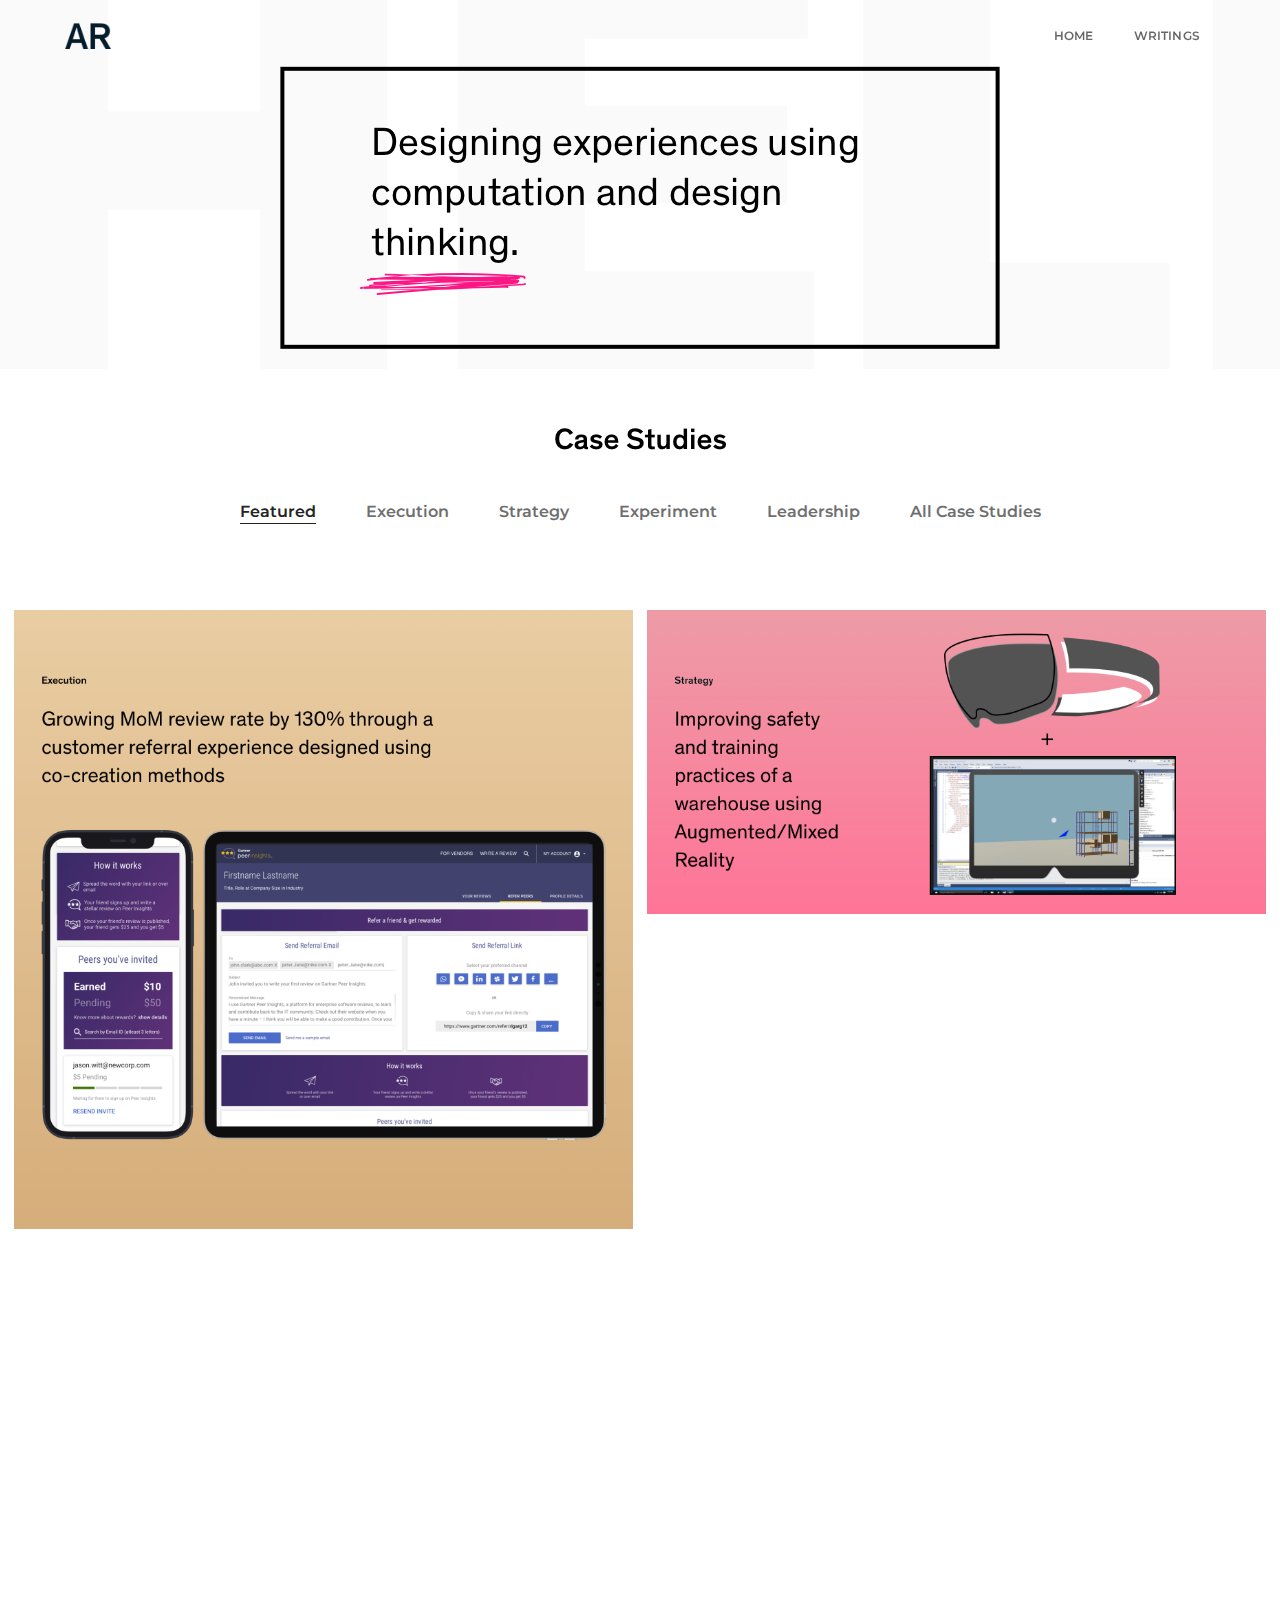
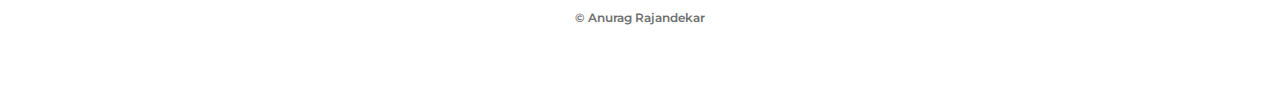
==== index.html @ 90e7c8b9 "Site Refactoring" ====
<!doctype html>
<html class="no-js" lang="en">
    <head>
        <!-- title -->
        <title>Anurag Rajandekar</title>
        <meta charset="utf-8">
        <meta http-equiv="X-UA-Compatible" content="IE=edge" />
        <meta name="viewport" content="width=device-width,initial-scale=1.0,maximum-scale=1" />
        <meta name="author" content="ThemeZaa">
        <!-- description -->
        <meta name="description" content="Anurag Rajandekar Portfolio">
        <!-- keywords -->
        <meta name="keywords" content="creative, modern, clean, bootstrap responsive, html5, css3, portfolio, blog, agency, templates, multipurpose, one page, corporate, start-up, studio, branding, designer, freelancer, carousel, parallax, photography, personal, masonry, grid, coming soon, faq">
        <!-- favicon -->
        <link rel="shortcut icon" href="images/favicon.png">
        <link rel="apple-touch-icon" href="images/apple-touch-icon-57x57.png">
        <link rel="apple-touch-icon" sizes="72x72" href="images/apple-touch-icon-72x72.png">
        <link rel="apple-touch-icon" sizes="114x114" href="images/apple-touch-icon-114x114.png">
        <!-- animation -->
        <!-- <link rel="stylesheet" href="css/animate.css" /> -->
        <!-- bootstrap -->
        <link rel="stylesheet" href="css/bootstrap.min.css" />
        <!-- et line icon --> 
        <link rel="stylesheet" href="css/et-line-icons.css" />
        <!-- font-awesome icon -->
        <link rel="stylesheet" href="css/font-awesome.min.css" />
        <!-- themify icon -->
        <link rel="stylesheet" href="css/themify-icons.css">
        <!-- swiper carousel -->
        <link rel="stylesheet" href="css/swiper.min.css">
        <!-- justified gallery  -->
        <link rel="stylesheet" href="css/justified-gallery.min.css">
        <!-- magnific popup -->
        <link rel="stylesheet" href="css/magnific-popup.css" />
        <!-- revolution slider -->
        <link rel="stylesheet" type="text/css" href="revolution/css/settings.css" media="screen" />
        <link rel="stylesheet" type="text/css" href="revolution/css/layers.css">
        <link rel="stylesheet" type="text/css" href="revolution/css/navigation.css">
        <!-- bootsnav -->
        <link rel="stylesheet" href="css/bootsnav.css">
        <!-- style -->
        <link rel="stylesheet" href="css/style.css" />
        <!-- responsive css -->
        <link rel="stylesheet" href="css/responsive.css" />
        <!--[if IE]>
            <script src="js/html5shiv.js"></script>
        <![endif]-->
    </head>
    <body>
        <!-- start header -->
        <header>
            <!-- start navigation -->
            <nav class="navbar navbar-default bootsnav navbar-top header-light background-transparent nav-box-width navbar-expand-lg">
                <div class="container-fluid nav-header-container">
                    <!-- start logo -->
                    <div class="col-auto pl-0">
                        <a href="index.html" title="Pofo" class="logo"><img src="images/logo.png" data-rjs="images/logo@2x.png" class="logo-dark default" alt="Pofo"><img src="images/logo-white.png" data-rjs="images/logo-white@2x.png" alt="Pofo" class="logo-light"></a>
                    </div>
                    <!-- end logo -->
                    <div class="col accordion-menu pr-0 pr-md-3">
                        <button type="button" class="navbar-toggler collapsed" data-toggle="collapse" data-target="#navbar-collapse-toggle-1">
                            <span class="sr-only">toggle navigation</span>
                            <span class="icon-bar"></span>
                            <span class="icon-bar"></span>
                            <span class="icon-bar"></span>
                        </button>
                        <div class="navbar-collapse collapse justify-content-end" id="navbar-collapse-toggle-1">
                            <ul id="accordion" class="nav navbar-nav no-margin alt-font text-normal" data-in="fadeIn" data-out="fadeOut">
                                <!-- start menu item -->
                                <li class="dropdown megamenu-fw">
                                    <a href="index.html">Home</a>
                                </li>
                                <li class="dropdown megamenu-fw active">
                                    <a href="#">Writings</a>
                                </li>
                                <!-- end menu item -->
                            </ul>
                        </div>
                    </div>
                </div>
            </nav>
            <!-- end navigation --> 
        </header>
        <!-- end header -->

        <!-- start hero section -->
        <section class="wow fadeIn p-0 mobile-height parallax" data-stellar-background-ratio="0.5" style="background-image: url('images/homepage-option18-banner.jpg')">
            <div class="container text-center one-one-screen lg-height-550px md-height-500px sm-height-400px sm-padding-40px-top sm-padding-50px-bottom">
                <div class="row">
                    <div class="col-12 col-md-12 d-flex flex-column align-items-center justify-content-center one-one-screen lg-height-550px md-height-500px sm-height-400px text-center wow bounceInLeft sm-height-auto sm-margin-30px-bottom">
                        <img alt="" src="images/homepage-option18-image.png">
                    </div>
                </div>
            </div>
        </section>
        <!-- end hero section -->
        <!-- start portfolio section -->
        <section class="wow fadeIn no-padding">
            <div class="container">
                <div class="row">
                    <div class="col-12">
                        <!-- start filter navigation -->
                        <ul class="portfolio-filter nav nav-tabs justify-content-center border-0 portfolio-filter-tab-1 font-weight-600 alt-font  text-center margin-80px-bottom text-medium md-margin-40px-bottom sm-margin-20px-bottom">
                            <li class="nav active"><a href="javascript:void(0);" data-filter=".Featured" class="light-gray-text-link text-very-small">Featured</a></li>
                            <li class="nav"><a href="javascript:void(0);" data-filter=".Execution" class="light-gray-text-link text-very-small">Execution</a></li>
                            <li class="nav"><a href="javascript:void(0);" data-filter=".Strategy" class="light-gray-text-link text-very-small">Strategy</a></li>
                            <li class="nav"><a href="javascript:void(0);" data-filter=".Experiment" class="light-gray-text-link text-very-small">Experiment</a></li>
                            <li class="nav"><a href="javascript:void(0);" data-filter=".Leadership" class="light-gray-text-link text-very-small">Leadership</a></li>
                            <li class="nav"><a href="javascript:void(0);" data-filter="*" class="light-gray-text-link text-very-small">All Case Studies</a></li>
                        </ul>                                                                           
                        <!-- end filter navigation -->
                    </div>
                </div>
            </div>
            <div class="container-fluid">
                <div class="row">
                    <div class="col-md-12 no-padding-lr xs-padding-15px-lr">
                        <div class="filter-content overflow-hidden">
                            <ul class="portfolio-grid portfolio-metro-grid work-4col hover-option8 gutter-medium">
                                <li class="grid-sizer"></li>
                                <!-- start referral case study -->
                                <li class="grid-item grid-item-double Featured Execution wow fadeInUp" data-wow-delay="0.4s">
                                    <a href="Project_01_Detail_Page.html">
                                        <figure>
                                            <div class="portfolio-img"><img src="images/Project_01_Thumbnail.png" alt=""/></div>
                                            <figcaption>
                                                <div class="portfolio-hover-main">
                                                    <div class="portfolio-hover-box vertical-align-middle">
                                                        <div class="portfolio-icon alt-font font-weight-600 icon-medium">+</div>
                                                        <p class="text-extra-dark-gray padding-25px-all no-letter-spacing text-medium">This case study explores my approach to enhancing the customer referral experience of a global product (Gartner Peer Insights) using the design sprint framework. It covers step by step progress made during the design life cycle and showcases design artifacts created during this process.</p>
                                                        <span class="btn btn-medium btn-rounded btn-transparent-dark-gray wow fadeInUp" data-wow-delay="0.2s">Read Case Study</span>
                                                    </div>
                                                </div>
                                            </figcaption>
                                        </figure>
                                    </a>
                                </li>
                                <!-- end referral case study -->
                                <!-- start mixed reality case study -->
                                <li class="grid-item grid-item-double Featured Strategy wow fadeInUp">
                                    <a href="Project_02_Detail_Page.html">
                                        <figure>
                                            <div class="portfolio-img"><img src="images/Project_02_Thumbnail.png" alt=""/></div>
                                            <figcaption>
                                                <div class="portfolio-hover-main">
                                                    <div class="portfolio-hover-box vertical-align-middle">
                                                        <div class="portfolio-icon alt-font font-weight-600 icon-medium">+</div>
                                                        <p class="text-extra-dark-gray no-letter-spacing padding-25px-all text-medium">This case study talks about my experience of finding an opportunity in a legacy warehouse management system and filling that gap using new-age tech like Augmented Reality. </p>
                                                        <span class="btn btn-medium btn-rounded btn-transparent-dark-gray wow fadeInUp" data-wow-delay="0.2s">Read Case Study</span>
                                                    </div>
                                                </div>
                                            </figcaption>
                                        </figure>
                                    </a>
                                </li>
                                <!-- end mixed reality case study -->
                                <!-- start answer card case study -->
                                <li class="grid-item grid-item-double Featured Execution wow fadeInUp">
                                    <a href="Project_03_Detail_Page.html">
                                        <figure>
                                            <div class="portfolio-img"><img src="images/Project_03_Thumbnail.png" alt=""/></div>
                                            <figcaption>
                                                <div class="portfolio-hover-main">
                                                    <div class="portfolio-hover-box vertical-align-middle">
                                                        <div class="portfolio-icon alt-font font-weight-600 icon-medium">+</div>
                                                        <p class="text-extra-dark-gray padding-25px-all no-letter-spacing text-medium">A deep dive into my experience of working with data scientists to design an end-user experience that employs a complex Machine Learning model leveraging semantic techniques and building a crowdsourcing strategy to collect user feedback for model training purposes.</p>
                                                        <span class="btn btn-medium btn-rounded btn-transparent-dark-gray wow fadeInUp" data-wow-delay="0.2s">Read Case Study</span>
                                                    </div>
                                                </div>
                                            </figcaption>
                                        </figure>
                                    </a>
                                </li>
                                <!-- end answer card case study -->
                                <!-- start generative design case study-->
                                <li class="grid-item grid-item-double Featured Experiment wow fadeInUp">
                                    <a href="Project_04_Detail_Page.html">
                                        <figure>
                                            <div class="portfolio-img"><img src="images/Project_04_Thumbnail.png" alt=""/></div>
                                            <figcaption>
                                                <div class="portfolio-hover-main">
                                                    <div class="portfolio-hover-box vertical-align-middle">
                                                        <div class="portfolio-icon alt-font font-weight-600 icon-medium">+</div>
                                                        <p class="text-extra-dark-gray no-letter-spacing padding-25px-all text-medium">Exploring the concept of the generative design domain by teaching a machine learning model to recognize hand-drawn design elements like buttons, modals, etc., and rendering them on screen. Built using Google's teachable machine + some basic javascript. </p>
                                                        <span class="btn btn-medium btn-rounded btn-transparent-dark-gray wow fadeInUp" data-wow-delay="0.2s">Read Case Study</span>
                                                    </div>
                                                </div>
                                            </figcaption>
                                        </figure>
                                    </a>
                                </li>
                                <!-- end generative design case study-->
                                <!-- start skill ontology case study-->
                                <li class="grid-item grid-item-double Featured Execution wow fadeInUp">
                                    <a href="Project_05_Detail_Page.html">
                                        <figure>
                                            <div class="portfolio-img"><img src="images/Project_05_Thumbnail.png" alt=""/></div>
                                            <figcaption>
                                                <div class="portfolio-hover-main">
                                                    <div class="portfolio-hover-box vertical-align-middle">
                                                        <div class="portfolio-icon alt-font font-weight-600 icon-medium">+</div>
                                                        <p class="text-extra-dark-gray no-letter-spacing padding-25px-all text-medium">When it comes to building a Machine Learning experiment, conveying the value of work using traditional techniques like a journey map sometimes may be challenging. This case study explores storytelling techniques using data visualization to leverage knowledge graph capability for generating insights.</p>
                                                        <span class="btn btn-medium btn-rounded btn-transparent-dark-gray wow fadeInUp" data-wow-delay="0.2s">Read Case Study</span>
                                                    </div>
                                                </div>
                                            </figcaption>
                                        </figure>
                                    </a>
                                </li>
                                <!-- end skill ontology case study -->
                                <!-- start conversational voice experiment case study -->
                                <li class="grid-item grid-item-double Featured Experiment wow fadeInUp">
                                    <a href="Project_06_Detail_Page.html">
                                        <figure>
                                            <div class="portfolio-img"><img src="images/Project_06_Thumbnail.png" alt=""/></div>
                                            <figcaption>
                                                <div class="portfolio-hover-main">
                                                    <div class="portfolio-hover-box vertical-align-middle">
                                                        <div class="portfolio-icon alt-font font-weight-600 icon-medium">+</div>
                                                        <p class="text-extra-dark-gray no-letter-spacing padding-25px-all text-medium">Exploring ways to design and prototype a conversational experience fast. This case study shows a step-by-step process of various conversational elements and tools involved with that. </p>
                                                        <span class="btn btn-medium btn-rounded btn-transparent-dark-gray wow fadeInUp" data-wow-delay="0.2s">Read Case Study</span>
                                                    </div>
                                                </div>
                                            </figcaption>
                                        </figure>
                                    </a>
                                </li>
                                <!-- end conversational voice experiment case study -->
                                <!-- start community guidelines case study -->
                                <li class="grid-item grid-item-double Featured Execution wow fadeInUp">
                                    <a href="Project_07_Detail_Page.html">
                                        <figure>
                                            <div class="portfolio-img"><img src="images/Project_07_Thumbnail.png" alt=""/></div>
                                            <figcaption>
                                                <div class="portfolio-hover-main">
                                                    <div class="portfolio-hover-box vertical-align-middle">
                                                        <div class="portfolio-icon alt-font font-weight-600 icon-medium">+</div>
                                                        <p class="text-extra-dark-gray no-letter-spacing padding-25px-all text-medium">Community guidelines are an extremely essential but hidden part of any product that involves a network of people. My role was to design a delivery mechanism for delivery community guidelines of Gartner Peer Insights that provides a consistent experience across multiple platforms.</p>
                                                        <span class="btn btn-medium btn-rounded btn-transparent-dark-gray wow fadeInUp" data-wow-delay="0.2s">Read Case Study</span>
                                                    </div>
                                                </div>
                                            </figcaption>
                                        </figure>
                                    </a>
                                </li>
                                <!-- end community guidelines case study -->
                                <!-- start Help Desk case study -->
                                <li class="grid-item grid-item-double Featured Strategy wow fadeInUp">
                                    <a href="Project_13_Detail_Page.html">
                                        <figure>
                                            <div class="portfolio-img"><img src="images/Project_13_Thumbnail.png" alt=""/></div>
                                            <figcaption>
                                                <div class="portfolio-hover-main">
                                                    <div class="portfolio-hover-box vertical-align-middle">
                                                        <div class="portfolio-icon alt-font font-weight-600 icon-medium">+</div>
                                                        <p class="text-extra-dark-gray no-letter-spacing padding-25px-all text-medium">A practice case study that explores building a product strategy to solve the problem of handling customer feedback. I've used established human-centered design principles to define and prioritize the core user issues and design a solution around them.</p>
                                                        <span class="btn btn-medium btn-rounded btn-transparent-dark-gray wow fadeInUp" data-wow-delay="0.2s">Read Case Study</span>
                                                    </div>
                                                </div>
                                            </figcaption>
                                        </figure>
                                    </a>
                                </li>
                                <!-- end Help Desk case study -->
                                <!-- start Confluence case study -->
                                <li class="grid-item grid-item-double Featured Execution wow fadeInUp">
                                    <a href="Project_14_Detail_Page.html">
                                        <figure>
                                            <div class="portfolio-img"><img src="images/Project_14_Thumbnail.png" alt=""/></div>
                                            <figcaption>
                                                <div class="portfolio-hover-main">
                                                    <div class="portfolio-hover-box vertical-align-middle">
                                                        <div class="portfolio-icon alt-font font-weight-600 icon-medium">+</div>
                                                        <p class="text-extra-dark-gray no-letter-spacing padding-25px-all text-medium">Created a knowledge repository using confluence following a simple information architecture. This case study explores my approach towards building a collaborative knowledge repository keeping the reading experience intact. </p>
                                                        <span class="btn btn-medium btn-rounded btn-transparent-dark-gray wow fadeInUp" data-wow-delay="0.2s">Read Case Study</span>
                                                    </div>
                                                </div>
                                            </figcaption>
                                        </figure>
                                    </a>
                                </li>
                                <!-- end Confluence case study -->
                                <!-- start High5 case study -->
                                <!-- <li class="grid-item grid-item-double Featured Execution wow fadeInUp">
                                    <a href="Project_14_Detail_Page.html">
                                        <figure>
                                            <div class="portfolio-img"><img src="images/Project_15_Thumbnail.png" alt=""/></div>
                                            <figcaption>
                                                <div class="portfolio-hover-main">
                                                    <div class="portfolio-hover-box vertical-align-middle">
                                                        <div class="portfolio-icon alt-font font-weight-600 icon-medium">+</div>
                                                        <p class="text-extra-dark-gray no-letter-spacing padding-25px-all text-medium">There are many variations of passages of Lorem Ipsum available, but the majority have suffered alteration in some form, by injected humour, or randomised words which don't look even slightly believable. </p>
                                                        <span class="btn btn-medium btn-rounded btn-transparent-dark-gray wow fadeInUp" data-wow-delay="0.2s">Read Case Study</span>
                                                    </div>
                                                </div>
                                            </figcaption>
                                        </figure>
                                    </a>
                                </li> -->
                                <!-- end High5 case study -->
                                <!-- start Renters LOB case study -->
                                <li class="grid-item grid-item-double Featured Execution wow fadeInUp">
                                    <a href="Project_16_Detail_Page.html">
                                        <figure>
                                            <div class="portfolio-img"><img src="images/Project_16_Thumbnail.png" alt=""/></div>
                                            <figcaption>
                                                <div class="portfolio-hover-main">
                                                    <div class="portfolio-hover-box vertical-align-middle">
                                                        <div class="portfolio-icon alt-font font-weight-600 icon-medium">+</div>
                                                        <p class="text-extra-dark-gray no-letter-spacing padding-25px-all text-medium">There are many variations of passages of Lorem Ipsum available, but the majority have suffered alteration in some form, by injected humour, or randomised words which don't look even slightly believable. </p>
                                                        <span class="btn btn-medium btn-rounded btn-transparent-dark-gray wow fadeInUp" data-wow-delay="0.2s">Read Case Study</span>
                                                    </div>
                                                </div>
                                            </figcaption>
                                        </figure>
                                    </a>
                                </li>
                                <!-- end Renters LOB case study -->
                                <!-- start Past Work Samples case study -->
                                <li class="grid-item grid-item-double Featured Experiment wow fadeInUp">
                                    <a href="Project_16_Detail_Page.html">
                                        <figure>
                                            <div class="portfolio-img"><img src="images/Project_18_Thumbnail.png" alt=""/></div>
                                            <figcaption>
                                                <div class="portfolio-hover-main">
                                                    <div class="portfolio-hover-box vertical-align-middle">
                                                        <div class="portfolio-icon alt-font font-weight-600 icon-medium">+</div>
                                                        <p class="text-extra-dark-gray no-letter-spacing padding-25px-all text-medium">There are many variations of passages of Lorem Ipsum available, but the majority have suffered alteration in some form, by injected humour, or randomised words which don't look even slightly believable. </p>
                                                        <span class="btn btn-medium btn-rounded btn-transparent-dark-gray wow fadeInUp" data-wow-delay="0.2s">Read Case Study</span>
                                                    </div>
                                                </div>
                                            </figcaption>
                                        </figure>
                                    </a>
                                </li>
                                <!-- end Past Work Samples case study -->
                                <!-- start Heuristics Workshop case study -->
                                <li class="grid-item grid-item-double Featured Leadership wow fadeInUp">
                                    <a href="Project_19_Detail_Page.html">
                                        <figure>
                                            <div class="portfolio-img"><img src="images/Project_19_Thumbnail.png" alt=""/></div>
                                            <figcaption>
                                                <div class="portfolio-hover-main">
                                                    <div class="portfolio-hover-box vertical-align-middle">
                                                        <div class="portfolio-icon alt-font font-weight-600 icon-medium">+</div>
                                                        <p class="text-extra-dark-gray no-letter-spacing padding-25px-all text-medium">There are many variations of passages of Lorem Ipsum available, but the majority have suffered alteration in some form, by injected humour, or randomised words which don't look even slightly believable. </p>
                                                        <span class="btn btn-medium btn-rounded btn-transparent-dark-gray wow fadeInUp" data-wow-delay="0.2s">Read Case Study</span>
                                                    </div>
                                                </div>
                                            </figcaption>
                                        </figure>
                                    </a>
                                </li>
                                <!-- end Heuristics Workshop case study -->
                            </ul>
                        </div>
                    </div>
                </div>
            </div>
        </section>
        <!-- end portfolio section --> 
        <!-- start footer -->
        <footer class="footer-center-logo2 padding-five-tb xs-padding-30px-tb">
            <div class="container">
                <div class="row equalize xs-equalize-auto">
                    <!-- start copyright -->
                    <div class="col-lg-12 col-md-12 col-sm-12 col-xs-12 text-center alt-font text-small display-table sm-text-center">
                        <div class="display-table-cell vertical-align-middle">
                            <b>&COPY; Anurag Rajandekar</b>
                        </div>
                    </div>
                    <!-- end copyright -->
                </div>
            </div>
        </footer>
        <!-- end footer -->
        <!-- start scroll to top -->
        <a class="scroll-top-arrow" href="javascript:void(0);"><i class="ti-arrow-up"></i></a>
        <!-- end scroll to top  -->
        <!-- javascript libraries -->
        <script type="text/javascript" src="js/jquery.js"></script>
        <script type="text/javascript" src="js/modernizr.js"></script>
        <script type="text/javascript" src="js/bootstrap.bundle.js"></script>
        <script type="text/javascript" src="js/jquery.easing.1.3.js"></script>
        <script type="text/javascript" src="js/skrollr.min.js"></script>
        <script type="text/javascript" src="js/smooth-scroll.js"></script>
        <script type="text/javascript" src="js/jquery.appear.js"></script>
        <!-- menu navigation -->
        <script type="text/javascript" src="js/bootsnav.js"></script>
        <script type="text/javascript" src="js/jquery.nav.js"></script>
        <!-- animation -->
        <script type="text/javascript" src="js/wow.min.js"></script>
        <!-- page scroll -->
        <script type="text/javascript" src="js/page-scroll.js"></script>
        <!-- swiper carousel -->
        <script type="text/javascript" src="js/swiper.min.js"></script>
        <!-- counter -->
        <script type="text/javascript" src="js/jquery.count-to.js"></script>
        <!-- parallax -->
        <script type="text/javascript" src="js/jquery.stellar.js"></script>
        <!-- magnific popup -->
        <script type="text/javascript" src="js/jquery.magnific-popup.min.js"></script>
        <!-- portfolio with shorting tab -->
        <script type="text/javascript" src="js/isotope.pkgd.min.js"></script>
        <!-- images loaded -->
        <script type="text/javascript" src="js/imagesloaded.pkgd.min.js"></script>
        <!-- pull menu -->
        <script type="text/javascript" src="js/classie.js"></script>
        <script type="text/javascript" src="js/hamburger-menu.js"></script>
        <!-- counter  -->
        <script type="text/javascript" src="js/counter.js"></script>
        <!-- fit video  -->
        <script type="text/javascript" src="js/jquery.fitvids.js"></script>
        <!-- skill bars  -->
        <script type="text/javascript" src="js/skill.bars.jquery.js"></script> 
        <!-- justified gallery  -->
        <script type="text/javascript" src="js/justified-gallery.min.js"></script>
        <!--pie chart-->
        <script type="text/javascript" src="js/jquery.easypiechart.min.js"></script>
        <!-- retina -->
        <script type="text/javascript" src="js/retina.min.js"></script>
        <!-- revolution -->
        <script type="text/javascript" src="revolution/js/jquery.themepunch.tools.min.js"></script>
        <script type="text/javascript" src="revolution/js/jquery.themepunch.revolution.min.js"></script>
        <!-- revolution slider extensions (load below extensions JS files only on local file systems to make the slider work! The following part can be removed on server for on demand loading) -->
        <!--<script type="text/javascript" src="revolution/js/extensions/revolution.extension.actions.min.js"></script>
        <script type="text/javascript" src="revolution/js/extensions/revolution.extension.carousel.min.js"></script>
        <script type="text/javascript" src="revolution/js/extensions/revolution.extension.kenburn.min.js"></script>
        <script type="text/javascript" src="revolution/js/extensions/revolution.extension.layeranimation.min.js"></script>
        <script type="text/javascript" src="revolution/js/extensions/revolution.extension.migration.min.js"></script>
        <script type="text/javascript" src="revolution/js/extensions/revolution.extension.navigation.min.js"></script>
        <script type="text/javascript" src="revolution/js/extensions/revolution.extension.parallax.min.js"></script>
        <script type="text/javascript" src="revolution/js/extensions/revolution.extension.slideanims.min.js"></script>
        <script type="text/javascript" src="revolution/js/extensions/revolution.extension.video.min.js"></script>-->
        <!-- setting -->
        <script type="text/javascript" src="js/main.js"></script>
    </body>
</html>
---- css/et-line-icons.css ----
@font-face {
	font-family: 'et-line';
	src:url('../fonts/et-line.eot');
	src:url('../fonts/et-line.eot?#iefix') format('embedded-opentype'),
		url('../fonts/et-line.woff') format('woff'),
		url('../fonts/et-line.ttf') format('truetype'),
		url('../fonts/et-line.svg#et-line') format('svg');
	font-weight: normal;
	font-style: normal;
}

/* Use the following CSS code if you want to use data attributes for inserting your icons */
[data-icon]:before {
	font-family: 'et-line';
	content: attr(data-icon);
	speak: none;
	font-weight: normal;
	font-variant: normal;
	text-transform: none;
	line-height: 1;
	-webkit-font-smoothing: antialiased;
	-moz-osx-font-smoothing: grayscale;
	display:inline-block;
}

/* Use the following CSS code if you want to have a class per icon */
/*
Instead of a list of all class selectors,
you can use the generic selector below, but it's slower:
[class*="icon-"] {
*/
.icon-mobile, .icon-laptop, .icon-desktop, .icon-tablet, .icon-phone, .icon-document, .icon-documents, .icon-search, .icon-clipboard, .icon-newspaper, .icon-notebook, .icon-book-open, .icon-browser, .icon-calendar, .icon-presentation, .icon-picture, .icon-pictures, .icon-video, .icon-camera, .icon-printer, .icon-toolbox, .icon-briefcase, .icon-wallet, .icon-gift, .icon-bargraph, .icon-grid, .icon-expand, .icon-focus, .icon-edit, .icon-adjustments, .icon-ribbon, .icon-hourglass, .icon-lock, .icon-megaphone, .icon-shield, .icon-trophy, .icon-flag, .icon-map, .icon-puzzle, .icon-basket, .icon-envelope, .icon-streetsign, .icon-telescope, .icon-gears, .icon-key, .icon-paperclip, .icon-attachment, .icon-pricetags, .icon-lightbulb, .icon-layers, .icon-pencil, .icon-tools, .icon-tools-2, .icon-scissors, .icon-paintbrush, .icon-magnifying-glass, .icon-circle-compass, .icon-linegraph, .icon-mic, .icon-strategy, .icon-beaker, .icon-caution, .icon-recycle, .icon-anchor, .icon-profile-male, .icon-profile-female, .icon-bike, .icon-wine, .icon-hotairballoon, .icon-globe, .icon-genius, .icon-map-pin, .icon-dial, .icon-chat, .icon-heart, .icon-cloud, .icon-upload, .icon-download, .icon-target, .icon-hazardous, .icon-piechart, .icon-speedometer, .icon-global, .icon-compass, .icon-lifesaver, .icon-clock, .icon-aperture, .icon-quote, .icon-scope, .icon-alarmclock, .icon-refresh, .icon-happy, .icon-sad, .icon-facebook, .icon-twitter, .icon-googleplus, .icon-rss, .icon-tumblr, .icon-linkedin, .icon-dribbble {
	font-family: 'et-line';
	speak: none;
	font-style: normal;
	font-weight: normal;
	font-variant: normal;
	text-transform: none;
	line-height: 1.1;
	-webkit-font-smoothing: antialiased;
	-moz-osx-font-smoothing: grayscale;
	display:inline-block;
}
.icon-mobile:before {
	content: "\e000";
}
.icon-laptop:before {
	content: "\e001";
}
.icon-desktop:before {
	content: "\e002";
}
.icon-tablet:before {
	content: "\e003";
}
.icon-phone:before {
	content: "\e004";
}
.icon-document:before {
	content: "\e005";
}
.icon-documents:before {
	content: "\e006";
}
.icon-search:before {
	content: "\e007";
}
.icon-clipboard:before {
	content: "\e008";
}
.icon-newspaper:before {
	content: "\e009";
}
.icon-notebook:before {
	content: "\e00a";
}
.icon-book-open:before {
	content: "\e00b";
}
.icon-browser:before {
	content: "\e00c";
}
.icon-calendar:before {
	content: "\e00d";
}
.icon-presentation:before {
	content: "\e00e";
}
.icon-picture:before {
	content: "\e00f";
}
.icon-pictures:before {
	content: "\e010";
}
.icon-video:before {
	content: "\e011";
}
.icon-camera:before {
	content: "\e012";
}
.icon-printer:before {
	content: "\e013";
}
.icon-toolbox:before {
	content: "\e014";
}
.icon-briefcase:before {
	content: "\e015";
}
.icon-wallet:before {
	content: "\e016";
}
.icon-gift:before {
	content: "\e017";
}
.icon-bargraph:before {
	content: "\e018";
}
.icon-grid:before {
	content: "\e019";
}
.icon-expand:before {
	content: "\e01a";
}
.icon-focus:before {
	content: "\e01b";
}
.icon-edit:before {
	content: "\e01c";
}
.icon-adjustments:before {
	content: "\e01d";
}
.icon-ribbon:before {
	content: "\e01e";
}
.icon-hourglass:before {
	content: "\e01f";
}
.icon-lock:before {
	content: "\e020";
}
.icon-megaphone:before {
	content: "\e021";
}
.icon-shield:before {
	content: "\e022";
}
.icon-trophy:before {
	content: "\e023";
}
.icon-flag:before {
	content: "\e024";
}
.icon-map:before {
	content: "\e025";
}
.icon-puzzle:before {
	content: "\e026";
}
.icon-basket:before {
	content: "\e027";
}
.icon-envelope:before {
	content: "\e028";
}
.icon-streetsign:before {
	content: "\e029";
}
.icon-telescope:before {
	content: "\e02a";
}
.icon-gears:before {
	content: "\e02b";
}
.icon-key:before {
	content: "\e02c";
}
.icon-paperclip:before {
	content: "\e02d";
}
.icon-attachment:before {
	content: "\e02e";
}
.icon-pricetags:before {
	content: "\e02f";
}
.icon-lightbulb:before {
	content: "\e030";
}
.icon-layers:before {
	content: "\e031";
}
.icon-pencil:before {
	content: "\e032";
}
.icon-tools:before {
	content: "\e033";
}
.icon-tools-2:before {
	content: "\e034";
}
.icon-scissors:before {
	content: "\e035";
}
.icon-paintbrush:before {
	content: "\e036";
}
.icon-magnifying-glass:before {
	content: "\e037";
}
.icon-circle-compass:before {
	content: "\e038";
}
.icon-linegraph:before {
	content: "\e039";
}
.icon-mic:before {
	content: "\e03a";
}
.icon-strategy:before {
	content: "\e03b";
}
.icon-beaker:before {
	content: "\e03c";
}
.icon-caution:before {
	content: "\e03d";
}
.icon-recycle:before {
	content: "\e03e";
}
.icon-anchor:before {
	content: "\e03f";
}
.icon-profile-male:before {
	content: "\e040";
}
.icon-profile-female:before {
	content: "\e041";
}
.icon-bike:before {
	content: "\e042";
}
.icon-wine:before {
	content: "\e043";
}
.icon-hotairballoon:before {
	content: "\e044";
}
.icon-globe:before {
	content: "\e045";
}
.icon-genius:before {
	content: "\e046";
}
.icon-map-pin:before {
	content: "\e047";
}
.icon-dial:before {
	content: "\e048";
}
.icon-chat:before {
	content: "\e049";
}
.icon-heart:before {
	content: "\e04a";
}
.icon-cloud:before {
	content: "\e04b";
}
.icon-upload:before {
	content: "\e04c";
}
.icon-download:before {
	content: "\e04d";
}
.icon-target:before {
	content: "\e04e";
}
.icon-hazardous:before {
	content: "\e04f";
}
.icon-piechart:before {
	content: "\e050";
}
.icon-speedometer:before {
	content: "\e051";
}
.icon-global:before {
	content: "\e052";
}
.icon-compass:before {
	content: "\e053";
}
.icon-lifesaver:before {
	content: "\e054";
}
.icon-clock:before {
	content: "\e055";
}
.icon-aperture:before {
	content: "\e056";
}
.icon-quote:before {
	content: "\e057";
}
.icon-scope:before {
	content: "\e058";
}
.icon-alarmclock:before {
	content: "\e059";
}
.icon-refresh:before {
	content: "\e05a";
}
.icon-happy:before {
	content: "\e05b";
}
.icon-sad:before {
	content: "\e05c";
}
.icon-facebook:before {
	content: "\e05d";
}
.icon-twitter:before {
	content: "\e05e";
}
.icon-googleplus:before {
	content: "\e05f";
}
.icon-rss:before {
	content: "\e060";
}
.icon-tumblr:before {
	content: "\e061";
}
.icon-linkedin:before {
	content: "\e062";
}
.icon-dribbble:before {
	content: "\e063";
}
---- css/themify-icons.css ----
@font-face {
	font-family: 'themify';
	src:url('../fonts/themify.eot?-fvbane');
	src:url('../fonts/themify.eot?#iefix-fvbane') format('embedded-opentype'),
		url('../fonts/themify.woff?-fvbane') format('woff'),
		url('../fonts/themify.ttf?-fvbane') format('truetype'),
		url('../fonts/themify.svg?-fvbane#themify') format('svg');
	font-weight: normal;
	font-style: normal;
}

[class^="ti-"], [class*=" ti-"] {
	font-family: 'themify';
	speak: none;
	font-style: normal;
	font-weight: normal;
	font-variant: normal;
	text-transform: none;
	line-height: 1;

	/* Better Font Rendering =========== */
	-webkit-font-smoothing: antialiased;
	-moz-osx-font-smoothing: grayscale;
}

.ti-wand:before {
	content: "\e600";
}
.ti-volume:before {
	content: "\e601";
}
.ti-user:before {
	content: "\e602";
}
.ti-unlock:before {
	content: "\e603";
}
.ti-unlink:before {
	content: "\e604";
}
.ti-trash:before {
	content: "\e605";
}
.ti-thought:before {
	content: "\e606";
}
.ti-target:before {
	content: "\e607";
}
.ti-tag:before {
	content: "\e608";
}
.ti-tablet:before {
	content: "\e609";
}
.ti-star:before {
	content: "\e60a";
}
.ti-spray:before {
	content: "\e60b";
}
.ti-signal:before {
	content: "\e60c";
}
.ti-shopping-cart:before {
	content: "\e60d";
}
.ti-shopping-cart-full:before {
	content: "\e60e";
}
.ti-settings:before {
	content: "\e60f";
}
.ti-search:before {
	content: "\e610";
}
.ti-zoom-in:before {
	content: "\e611";
}
.ti-zoom-out:before {
	content: "\e612";
}
.ti-cut:before {
	content: "\e613";
}
.ti-ruler:before {
	content: "\e614";
}
.ti-ruler-pencil:before {
	content: "\e615";
}
.ti-ruler-alt:before {
	content: "\e616";
}
.ti-bookmark:before {
	content: "\e617";
}
.ti-bookmark-alt:before {
	content: "\e618";
}
.ti-reload:before {
	content: "\e619";
}
.ti-plus:before {
	content: "\e61a";
}
.ti-pin:before {
	content: "\e61b";
}
.ti-pencil:before {
	content: "\e61c";
}
.ti-pencil-alt:before {
	content: "\e61d";
}
.ti-paint-roller:before {
	content: "\e61e";
}
.ti-paint-bucket:before {
	content: "\e61f";
}
.ti-na:before {
	content: "\e620";
}
.ti-mobile:before {
	content: "\e621";
}
.ti-minus:before {
	content: "\e622";
}
.ti-medall:before {
	content: "\e623";
}
.ti-medall-alt:before {
	content: "\e624";
}
.ti-marker:before {
	content: "\e625";
}
.ti-marker-alt:before {
	content: "\e626";
}
.ti-arrow-up:before {
	content: "\e627";
}
.ti-arrow-right:before {
	content: "\e628";
}
.ti-arrow-left:before {
	content: "\e629";
}
.ti-arrow-down:before {
	content: "\e62a";
}
.ti-lock:before {
	content: "\e62b";
}
.ti-location-arrow:before {
	content: "\e62c";
}
.ti-link:before {
	content: "\e62d";
}
.ti-layout:before {
	content: "\e62e";
}
.ti-layers:before {
	content: "\e62f";
}
.ti-layers-alt:before {
	content: "\e630";
}
.ti-key:before {
	content: "\e631";
}
.ti-import:before {
	content: "\e632";
}
.ti-image:before {
	content: "\e633";
}
.ti-heart:before {
	content: "\e634";
}
.ti-heart-broken:before {
	content: "\e635";
}
.ti-hand-stop:before {
	content: "\e636";
}
.ti-hand-open:before {
	content: "\e637";
}
.ti-hand-drag:before {
	content: "\e638";
}
.ti-folder:before {
	content: "\e639";
}
.ti-flag:before {
	content: "\e63a";
}
.ti-flag-alt:before {
	content: "\e63b";
}
.ti-flag-alt-2:before {
	content: "\e63c";
}
.ti-eye:before {
	content: "\e63d";
}
.ti-export:before {
	content: "\e63e";
}
.ti-exchange-vertical:before {
	content: "\e63f";
}
.ti-desktop:before {
	content: "\e640";
}
.ti-cup:before {
	content: "\e641";
}
.ti-crown:before {
	content: "\e642";
}
.ti-comments:before {
	content: "\e643";
}
.ti-comment:before {
	content: "\e644";
}
.ti-comment-alt:before {
	content: "\e645";
}
.ti-close:before {
	content: "\e646";
}
.ti-clip:before {
	content: "\e647";
}
.ti-angle-up:before {
	content: "\e648";
}
.ti-angle-right:before {
	content: "\e649";
}
.ti-angle-left:before {
	content: "\e64a";
}
.ti-angle-down:before {
	content: "\e64b";
}
.ti-check:before {
	content: "\e64c";
}
.ti-check-box:before {
	content: "\e64d";
}
.ti-camera:before {
	content: "\e64e";
}
.ti-announcement:before {
	content: "\e64f";
}
.ti-brush:before {
	content: "\e650";
}
.ti-briefcase:before {
	content: "\e651";
}
.ti-bolt:before {
	content: "\e652";
}
.ti-bolt-alt:before {
	content: "\e653";
}
.ti-blackboard:before {
	content: "\e654";
}
.ti-bag:before {
	content: "\e655";
}
.ti-move:before {
	content: "\e656";
}
.ti-arrows-vertical:before {
	content: "\e657";
}
.ti-arrows-horizontal:before {
	content: "\e658";
}
.ti-fullscreen:before {
	content: "\e659";
}
.ti-arrow-top-right:before {
	content: "\e65a";
}
.ti-arrow-top-left:before {
	content: "\e65b";
}
.ti-arrow-circle-up:before {
	content: "\e65c";
}
.ti-arrow-circle-right:before {
	content: "\e65d";
}
.ti-arrow-circle-left:before {
	content: "\e65e";
}
.ti-arrow-circle-down:before {
	content: "\e65f";
}
.ti-angle-double-up:before {
	content: "\e660";
}
.ti-angle-double-right:before {
	content: "\e661";
}
.ti-angle-double-left:before {
	content: "\e662";
}
.ti-angle-double-down:before {
	content: "\e663";
}
.ti-zip:before {
	content: "\e664";
}
.ti-world:before {
	content: "\e665";
}
.ti-wheelchair:before {
	content: "\e666";
}
.ti-view-list:before {
	content: "\e667";
}
.ti-view-list-alt:before {
	content: "\e668";
}
.ti-view-grid:before {
	content: "\e669";
}
.ti-uppercase:before {
	content: "\e66a";
}
.ti-upload:before {
	content: "\e66b";
}
.ti-underline:before {
	content: "\e66c";
}
.ti-truck:before {
	content: "\e66d";
}
.ti-timer:before {
	content: "\e66e";
}
.ti-ticket:before {
	content: "\e66f";
}
.ti-thumb-up:before {
	content: "\e670";
}
.ti-thumb-down:before {
	content: "\e671";
}
.ti-text:before {
	content: "\e672";
}
.ti-stats-up:before {
	content: "\e673";
}
.ti-stats-down:before {
	content: "\e674";
}
.ti-split-v:before {
	content: "\e675";
}
.ti-split-h:before {
	content: "\e676";
}
.ti-smallcap:before {
	content: "\e677";
}
.ti-shine:before {
	content: "\e678";
}
.ti-shift-right:before {
	content: "\e679";
}
.ti-shift-left:before {
	content: "\e67a";
}
.ti-shield:before {
	content: "\e67b";
}
.ti-notepad:before {
	content: "\e67c";
}
.ti-server:before {
	content: "\e67d";
}
.ti-quote-right:before {
	content: "\e67e";
}
.ti-quote-left:before {
	content: "\e67f";
}
.ti-pulse:before {
	content: "\e680";
}
.ti-printer:before {
	content: "\e681";
}
.ti-power-off:before {
	content: "\e682";
}
.ti-plug:before {
	content: "\e683";
}
.ti-pie-chart:before {
	content: "\e684";
}
.ti-paragraph:before {
	content: "\e685";
}
.ti-panel:before {
	content: "\e686";
}
.ti-package:before {
	content: "\e687";
}
.ti-music:before {
	content: "\e688";
}
.ti-music-alt:before {
	content: "\e689";
}
.ti-mouse:before {
	content: "\e68a";
}
.ti-mouse-alt:before {
	content: "\e68b";
}
.ti-money:before {
	content: "\e68c";
}
.ti-microphone:before {
	content: "\e68d";
}
.ti-menu:before {
	content: "\e68e";
}
.ti-menu-alt:before {
	content: "\e68f";
}
.ti-map:before {
	content: "\e690";
}
.ti-map-alt:before {
	content: "\e691";
}
.ti-loop:before {
	content: "\e692";
}
.ti-location-pin:before {
	content: "\e693";
}
.ti-list:before {
	content: "\e694";
}
.ti-light-bulb:before {
	content: "\e695";
}
.ti-Italic:before {
	content: "\e696";
}
.ti-info:before {
	content: "\e697";
}
.ti-infinite:before {
	content: "\e698";
}
.ti-id-badge:before {
	content: "\e699";
}
.ti-hummer:before {
	content: "\e69a";
}
.ti-home:before {
	content: "\e69b";
}
.ti-help:before {
	content: "\e69c";
}
.ti-headphone:before {
	content: "\e69d";
}
.ti-harddrives:before {
	content: "\e69e";
}
.ti-harddrive:before {
	content: "\e69f";
}
.ti-gift:before {
	content: "\e6a0";
}
.ti-game:before {
	content: "\e6a1";
}
.ti-filter:before {
	content: "\e6a2";
}
.ti-files:before {
	content: "\e6a3";
}
.ti-file:before {
	content: "\e6a4";
}
.ti-eraser:before {
	content: "\e6a5";
}
.ti-envelope:before {
	content: "\e6a6";
}
.ti-download:before {
	content: "\e6a7";
}
.ti-direction:before {
	content: "\e6a8";
}
.ti-direction-alt:before {
	content: "\e6a9";
}
.ti-dashboard:before {
	content: "\e6aa";
}
.ti-control-stop:before {
	content: "\e6ab";
}
.ti-control-shuffle:before {
	content: "\e6ac";
}
.ti-control-play:before {
	content: "\e6ad";
}
.ti-control-pause:before {
	content: "\e6ae";
}
.ti-control-forward:before {
	content: "\e6af";
}
.ti-control-backward:before {
	content: "\e6b0";
}
.ti-cloud:before {
	content: "\e6b1";
}
.ti-cloud-up:before {
	content: "\e6b2";
}
.ti-cloud-down:before {
	content: "\e6b3";
}
.ti-clipboard:before {
	content: "\e6b4";
}
.ti-car:before {
	content: "\e6b5";
}
.ti-calendar:before {
	content: "\e6b6";
}
.ti-book:before {
	content: "\e6b7";
}
.ti-bell:before {
	content: "\e6b8";
}
.ti-basketball:before {
	content: "\e6b9";
}
.ti-bar-chart:before {
	content: "\e6ba";
}
.ti-bar-chart-alt:before {
	content: "\e6bb";
}
.ti-back-right:before {
	content: "\e6bc";
}
.ti-back-left:before {
	content: "\e6bd";
}
.ti-arrows-corner:before {
	content: "\e6be";
}
.ti-archive:before {
	content: "\e6bf";
}
.ti-anchor:before {
	content: "\e6c0";
}
.ti-align-right:before {
	content: "\e6c1";
}
.ti-align-left:before {
	content: "\e6c2";
}
.ti-align-justify:before {
	content: "\e6c3";
}
.ti-align-center:before {
	content: "\e6c4";
}
.ti-alert:before {
	content: "\e6c5";
}
.ti-alarm-clock:before {
	content: "\e6c6";
}
.ti-agenda:before {
	content: "\e6c7";
}
.ti-write:before {
	content: "\e6c8";
}
.ti-window:before {
	content: "\e6c9";
}
.ti-widgetized:before {
	content: "\e6ca";
}
.ti-widget:before {
	content: "\e6cb";
}
.ti-widget-alt:before {
	content: "\e6cc";
}
.ti-wallet:before {
	content: "\e6cd";
}
.ti-video-clapper:before {
	content: "\e6ce";
}
.ti-video-camera:before {
	content: "\e6cf";
}
.ti-vector:before {
	content: "\e6d0";
}
.ti-themify-logo:before {
	content: "\e6d1";
}
.ti-themify-favicon:before {
	content: "\e6d2";
}
.ti-themify-favicon-alt:before {
	content: "\e6d3";
}
.ti-support:before {
	content: "\e6d4";
}
.ti-stamp:before {
	content: "\e6d5";
}
.ti-split-v-alt:before {
	content: "\e6d6";
}
.ti-slice:before {
	content: "\e6d7";
}
.ti-shortcode:before {
	content: "\e6d8";
}
.ti-shift-right-alt:before {
	content: "\e6d9";
}
.ti-shift-left-alt:before {
	content: "\e6da";
}
.ti-ruler-alt-2:before {
	content: "\e6db";
}
.ti-receipt:before {
	content: "\e6dc";
}
.ti-pin2:before {
	content: "\e6dd";
}
.ti-pin-alt:before {
	content: "\e6de";
}
.ti-pencil-alt2:before {
	content: "\e6df";
}
.ti-palette:before {
	content: "\e6e0";
}
.ti-more:before {
	content: "\e6e1";
}
.ti-more-alt:before {
	content: "\e6e2";
}
.ti-microphone-alt:before {
	content: "\e6e3";
}
.ti-magnet:before {
	content: "\e6e4";
}
.ti-line-double:before {
	content: "\e6e5";
}
.ti-line-dotted:before {
	content: "\e6e6";
}
.ti-line-dashed:before {
	content: "\e6e7";
}
.ti-layout-width-full:before {
	content: "\e6e8";
}
.ti-layout-width-default:before {
	content: "\e6e9";
}
.ti-layout-width-default-alt:before {
	content: "\e6ea";
}
.ti-layout-tab:before {
	content: "\e6eb";
}
.ti-layout-tab-window:before {
	content: "\e6ec";
}
.ti-layout-tab-v:before {
	content: "\e6ed";
}
.ti-layout-tab-min:before {
	content: "\e6ee";
}
.ti-layout-slider:before {
	content: "\e6ef";
}
.ti-layout-slider-alt:before {
	content: "\e6f0";
}
.ti-layout-sidebar-right:before {
	content: "\e6f1";
}
.ti-layout-sidebar-none:before {
	content: "\e6f2";
}
.ti-layout-sidebar-left:before {
	content: "\e6f3";
}
.ti-layout-placeholder:before {
	content: "\e6f4";
}
.ti-layout-menu:before {
	content: "\e6f5";
}
.ti-layout-menu-v:before {
	content: "\e6f6";
}
.ti-layout-menu-separated:before {
	content: "\e6f7";
}
.ti-layout-menu-full:before {
	content: "\e6f8";
}
.ti-layout-media-right-alt:before {
	content: "\e6f9";
}
.ti-layout-media-right:before {
	content: "\e6fa";
}
.ti-layout-media-overlay:before {
	content: "\e6fb";
}
.ti-layout-media-overlay-alt:before {
	content: "\e6fc";
}
.ti-layout-media-overlay-alt-2:before {
	content: "\e6fd";
}
.ti-layout-media-left-alt:before {
	content: "\e6fe";
}
.ti-layout-media-left:before {
	content: "\e6ff";
}
.ti-layout-media-center-alt:before {
	content: "\e700";
}
.ti-layout-media-center:before {
	content: "\e701";
}
.ti-layout-list-thumb:before {
	content: "\e702";
}
.ti-layout-list-thumb-alt:before {
	content: "\e703";
}
.ti-layout-list-post:before {
	content: "\e704";
}
.ti-layout-list-large-image:before {
	content: "\e705";
}
.ti-layout-line-solid:before {
	content: "\e706";
}
.ti-layout-grid4:before {
	content: "\e707";
}
.ti-layout-grid3:before {
	content: "\e708";
}
.ti-layout-grid2:before {
	content: "\e709";
}
.ti-layout-grid2-thumb:before {
	content: "\e70a";
}
.ti-layout-cta-right:before {
	content: "\e70b";
}
.ti-layout-cta-left:before {
	content: "\e70c";
}
.ti-layout-cta-center:before {
	content: "\e70d";
}
.ti-layout-cta-btn-right:before {
	content: "\e70e";
}
.ti-layout-cta-btn-left:before {
	content: "\e70f";
}
.ti-layout-column4:before {
	content: "\e710";
}
.ti-layout-column3:before {
	content: "\e711";
}
.ti-layout-column2:before {
	content: "\e712";
}
.ti-layout-accordion-separated:before {
	content: "\e713";
}
.ti-layout-accordion-merged:before {
	content: "\e714";
}
.ti-layout-accordion-list:before {
	content: "\e715";
}
.ti-ink-pen:before {
	content: "\e716";
}
.ti-info-alt:before {
	content: "\e717";
}
.ti-help-alt:before {
	content: "\e718";
}
.ti-headphone-alt:before {
	content: "\e719";
}
.ti-hand-point-up:before {
	content: "\e71a";
}
.ti-hand-point-right:before {
	content: "\e71b";
}
.ti-hand-point-left:before {
	content: "\e71c";
}
.ti-hand-point-down:before {
	content: "\e71d";
}
.ti-gallery:before {
	content: "\e71e";
}
.ti-face-smile:before {
	content: "\e71f";
}
.ti-face-sad:before {
	content: "\e720";
}
.ti-credit-card:before {
	content: "\e721";
}
.ti-control-skip-forward:before {
	content: "\e722";
}
.ti-control-skip-backward:before {
	content: "\e723";
}
.ti-control-record:before {
	content: "\e724";
}
.ti-control-eject:before {
	content: "\e725";
}
.ti-comments-smiley:before {
	content: "\e726";
}
.ti-brush-alt:before {
	content: "\e727";
}
.ti-youtube:before {
	content: "\e728";
}
.ti-vimeo:before {
	content: "\e729";
}
.ti-twitter:before {
	content: "\e72a";
}
.ti-time:before {
	content: "\e72b";
}
.ti-tumblr:before {
	content: "\e72c";
}
.ti-skype:before {
	content: "\e72d";
}
.ti-share:before {
	content: "\e72e";
}
.ti-share-alt:before {
	content: "\e72f";
}
.ti-rocket:before {
	content: "\e730";
}
.ti-pinterest:before {
	content: "\e731";
}
.ti-new-window:before {
	content: "\e732";
}
.ti-microsoft:before {
	content: "\e733";
}
.ti-list-ol:before {
	content: "\e734";
}
.ti-linkedin:before {
	content: "\e735";
}
.ti-layout-sidebar-2:before {
	content: "\e736";
}
.ti-layout-grid4-alt:before {
	content: "\e737";
}
.ti-layout-grid3-alt:before {
	content: "\e738";
}
.ti-layout-grid2-alt:before {
	content: "\e739";
}
.ti-layout-column4-alt:before {
	content: "\e73a";
}
.ti-layout-column3-alt:before {
	content: "\e73b";
}
.ti-layout-column2-alt:before {
	content: "\e73c";
}
.ti-instagram:before {
	content: "\e73d";
}
.ti-google:before {
	content: "\e73e";
}
.ti-github:before {
	content: "\e73f";
}
.ti-flickr:before {
	content: "\e740";
}
.ti-facebook:before {
	content: "\e741";
}
.ti-dropbox:before {
	content: "\e742";
}
.ti-dribbble:before {
	content: "\e743";
}
.ti-apple:before {
	content: "\e744";
}
.ti-android:before {
	content: "\e745";
}
.ti-save:before {
	content: "\e746";
}
.ti-save-alt:before {
	content: "\e747";
}
.ti-yahoo:before {
	content: "\e748";
}
.ti-wordpress:before {
	content: "\e749";
}
.ti-vimeo-alt:before {
	content: "\e74a";
}
.ti-twitter-alt:before {
	content: "\e74b";
}
.ti-tumblr-alt:before {
	content: "\e74c";
}
.ti-trello:before {
	content: "\e74d";
}
.ti-stack-overflow:before {
	content: "\e74e";
}
.ti-soundcloud:before {
	content: "\e74f";
}
.ti-sharethis:before {
	content: "\e750";
}
.ti-sharethis-alt:before {
	content: "\e751";
}
.ti-reddit:before {
	content: "\e752";
}
.ti-pinterest-alt:before {
	content: "\e753";
}
.ti-microsoft-alt:before {
	content: "\e754";
}
.ti-linux:before {
	content: "\e755";
}
.ti-jsfiddle:before {
	content: "\e756";
}
.ti-joomla:before {
	content: "\e757";
}
.ti-html5:before {
	content: "\e758";
}
.ti-flickr-alt:before {
	content: "\e759";
}
.ti-email:before {
	content: "\e75a";
}
.ti-drupal:before {
	content: "\e75b";
}
.ti-dropbox-alt:before {
	content: "\e75c";
}
.ti-css3:before {
	content: "\e75d";
}
.ti-rss:before {
	content: "\e75e";
}
.ti-rss-alt:before {
	content: "\e75f";
}
---- css/justified-gallery.min.css ----
/*!
 * justifiedGallery - v3.7.0
 * http://miromannino.github.io/Justified-Gallery/
 * Copyright (c) 2018 Miro Mannino
 * Licensed under the MIT license.
 */
.justified-gallery {
  width: 100%;
  position: relative;
  overflow: hidden;
}
.justified-gallery > a,
.justified-gallery > div,
.justified-gallery > figure {
  position: absolute;
  display: inline-block;
  overflow: hidden;
  /* background: #888888; To have gray placeholders while the gallery is loading with waitThumbnailsLoad = false */
  filter: "alpha(opacity=10)";
  opacity: 0.1;
  margin: 0;
  padding: 0;
}
.justified-gallery > a > img,
.justified-gallery > div > img,
.justified-gallery > figure > img,
.justified-gallery > a > a > img,
.justified-gallery > div > a > img,
.justified-gallery > figure > a > img {
  position: absolute;
  top: 50%;
  left: 50%;
  margin: 0;
  padding: 0;
  border: none;
  filter: "alpha(opacity=0)";
  opacity: 0;
}
.justified-gallery > a > .caption,
.justified-gallery > div > .caption,
.justified-gallery > figure > .caption {
  display: none;
  position: absolute;
  bottom: 0;
  padding: 5px;
  background-color: #000000;
  left: 0;
  right: 0;
  margin: 0;
  color: white;
  font-size: 12px;
  font-weight: 300;
  font-family: sans-serif;
}
.justified-gallery > a > .caption.caption-visible,
.justified-gallery > div > .caption.caption-visible,
.justified-gallery > figure > .caption.caption-visible {
  display: initial;
  filter: "alpha(opacity=70)";
  opacity: 0.7;
  -webkit-transition: opacity 500ms ease-in;
  -moz-transition: opacity 500ms ease-in;
  -o-transition: opacity 500ms ease-in;
  transition: opacity 500ms ease-in;
}
.justified-gallery > .entry-visible {
  filter: "alpha(opacity=100)";
  opacity: 1;
  background: none;
}
.justified-gallery > .entry-visible > img,
.justified-gallery > .entry-visible > a > img {
  filter: "alpha(opacity=100)";
  opacity: 1;
  -webkit-transition: opacity 500ms ease-in;
  -moz-transition: opacity 500ms ease-in;
  -o-transition: opacity 500ms ease-in;
  transition: opacity 500ms ease-in;
}
.justified-gallery > .jg-filtered {
  display: none;
}
.justified-gallery > .spinner {
  position: absolute;
  bottom: 0;
  margin-left: -24px;
  padding: 10px 0 10px 0;
  left: 50%;
  filter: "alpha(opacity=100)";
  opacity: 1;
  overflow: initial;
}
.justified-gallery > .spinner > span {
  display: inline-block;
  filter: "alpha(opacity=0)";
  opacity: 0;
  width: 8px;
  height: 8px;
  margin: 0 4px 0 4px;
  background-color: #000;
  border-radius: 6px;
}
---- css/bootsnav.css ----
/* ==============================================================

Template name : Bootsnav - Multi Purpose Header
Categorie : Bootstrap Menu in CSS
Author : adamnurdin01
Version : v.1.2
Created : 2016-06-02
Last update : 2016-10-19

============================================================== */

nav.bootsnav .megamenu-fw .dropdown-menu {left: auto;}
nav.bootsnav .megamenu-content {padding: 15px; width: 100%;}
nav.bootsnav .megamenu-content .title{margin-top: 0;}
nav.bootsnav .dropdown.megamenu-fw .dropdown-menu {left: 0; right: 0;}

/* navbar */
nav.navbar.bootsnav{margin-bottom: 0; -moz-border-radius: 0px; -webkit-border-radius: 0px; -o-border-radius: 0px; border-radius: 0px; border: none; border-bottom: solid 1px #e0e0e0;}
nav.navbar.bootsnav ul.nav > li > a{color: #6f6f6f; background-color: transparent !important;}
nav.navbar.bootsnav ul.nav li.megamenu-fw > a:hover,nav.navbar.bootsnav ul.nav li.megamenu-fw > a:focus,nav.navbar.bootsnav ul.nav li.active > a:hover,nav.navbar.bootsnav ul.nav li.active > a:focus,nav.navbar.bootsnav ul.nav li.active > a{background-color: transparent;}
nav.navbar.bootsnav .navbar-toggle{background-color: transparent !important; border: none; padding: 0; font-size: 18px; position: relative; top: 5px;}
nav.navbar.bootsnav ul.nav ul.dropdown-menu > li > a{white-space:normal;}
ul.menu-col{padding: 0; margin: 0; list-style: none;}
ul.menu-col li a{ color: #6f6f6f;}
ul.menu-col li a:hover,ul.menu-col li a:focus{text-decoration: none;}

/* navbar full */
nav.bootsnav.navbar-full{padding-bottom: 10px;padding-top: 10px;}
nav.bootsnav.navbar-full .navbar-header{display: block;}
nav.bootsnav.navbar-full .navbar-toggler{display: inline-block; margin-right: 0; position: relative; top: 0; font-size: 30px; -webkit-transition: all 1s ease-in-out; -moz-transition: all 1s ease-in-out; -o-transition: all 1s ease-in-out; -ms-transition: all 1s ease-in-out; transition: all 1s ease-in-out; margin: 0;}
nav.bootsnav.navbar-full .navbar-toggler:hover, nav.bootsnav.navbar-full .navbar-toggler:focus {background-color: inherit;}
nav.bootsnav.navbar-full .navbar-collapse{ position: fixed; width: 100%; height: 100% !important; top: 0; left: 0; padding: 0; display: none !important; z-index: 9; max-height: 100% !important}
nav.bootsnav.navbar-full .navbar-collapse.in{ display: block !important;}
nav.bootsnav.navbar-full .navbar-collapse .nav-full{ overflow: auto;}
nav.bootsnav.navbar-full .navbar-collapse .wrap-full-menu{ display: table-cell;vertical-align: middle; overflow: auto; background: rgba(0,0,0,.88)}
nav.bootsnav.navbar-full .navbar-collapse .nav-full::-webkit-scrollbar {width: 0;}
nav.bootsnav.navbar-full .navbar-collapse .nav-full::-moz-scrollbar { width: 0;}
nav.bootsnav.navbar-full .navbar-collapse .nav-full::-ms-scrollbar { width: 0;}
nav.bootsnav.navbar-full .navbar-collapse .nav-full::-o-scrollbar { width: 0;}
nav.bootsnav.navbar-full .navbar-collapse .nav{ display: block; width: 100%; }
nav.navbar.bootsnav.navbar-full li{margin: 20px 0}
nav.navbar.bootsnav.navbar-full li a{font-size: 22px !important; color: #232323; font-weight: bold; line-height: 26px !important; background: transparent}
nav.navbar.bootsnav.navbar-full li.dropdown ul{padding: 5px 15px !important}
nav.navbar.bootsnav.navbar-full li.dropdown ul.dropdown-menu {top: 0px !important; left: auto; margin: 0; top: 10px; padding:10px 20px; position: relative; float: none; background: inherit; border: 0; box-shadow: none;}
nav.navbar.bootsnav.navbar-full li.dropdown ul.dropdown-menu li{margin: 5px 0; }
nav.navbar.bootsnav.navbar-full li.dropdown ul.dropdown-menu li a {color: #232323 !important;  border: none !important; padding: 0; font-size: 14px !important; font-weight: normal}
nav.navbar.bootsnav.navbar-full li.dropdown ul.dropdown-menu li a:hover {color: #ff214f !important;}
nav.navbar.bootsnav.navbar-full ul > li a {padding-left: 35px;position: relative;}
nav.navbar.bootsnav.navbar-full ul > li a:hover, nav.navbar.bootsnav.navbar-full ul li.dropdown.open a{color:#ff214f; }
nav.navbar.bootsnav.navbar-full ul > li a:hover:after, nav.navbar.bootsnav.navbar-full ul li.dropdown.open a:after{background: #ff214f}
nav.navbar.bootsnav.navbar-full ul > li a::after {background: #dbdbdb none repeat scroll 0 0; content: ""; display: inline-block; height: 4px;left: 0;position: absolute;top: 14px;width: 18px;}
nav.navbar.bootsnav.navbar-full ul > li.dropdown ul.dropdown-menu li a:after{display: none}
nav.navbar.bootsnav.navbar-full ul > li.dropdown ul.dropdown-menu{padding-left: 50px !important}
.close-full-menu { background: #000 none repeat scroll 0 0; position: absolute; right: 0; top: 0; z-index: 78}
.close-full-menu > a {float: left; padding: 10px 15px;}

/* atribute navigation */
.attr-nav{float: right;display: inline-block;margin-left: 13px;margin-right: -15px;}
.attr-nav > ul{ padding: 0; margin: 0 0 -7px 0; list-style: none; display: inline-block;}
.attr-nav > ul > li{float: left;display: block;}
.attr-nav > ul > li > a{color: #6f6f6f;display: block;padding: 28px 15px;position: relative;}
.attr-nav > ul > li > a span.badge{position: absolute; top: 50%; margin-top: -15px; right: 5px; font-size: 10px; padding: 0; width: 15px; height: 15px; padding-top: 2px;}
.attr-nav > ul > li.dropdown ul.dropdown-menu{ -moz-border-radius: 0px; -webkit-border-radius: 0px; -o-border-radius: 0px;border-radius: 0px; border: solid 1px #e0e0e0;}
ul.cart-list{ padding: 0 !important; width: 250px !important;}
ul.cart-list > li{ position: relative; border-bottom: solid 1px #efefef; padding: 15px 15px 23px 15px !important;}
ul.cart-list > li > a.photo{ padding: 0 !important; margin-right: 15px; float: left; display: block; width: 50px; height: 50px; left: 15px;top: 15px;}
ul.cart-list > li img{ width: 50px; height: 50px; border: solid 1px #efefef;}
ul.cart-list > li > h6{margin: 0;}
ul.cart-list > li > h6 > a.photo{ padding: 0 !important; display: block;}
ul.cart-list > li > p{ margin-bottom: 0;}
ul.cart-list > li.total{ background-color: #f5f5f5; padding-bottom: 15px !important;}
ul.cart-list > li.total > .btn{ display: inline-block; border-bottom: solid 1px #efefef !important;}
ul.cart-list > li .price{font-weight: bold;}
ul.cart-list > li.total > span{ padding-top: 8px;}

/* top search */
.top-search{background-color: #333;padding: 10px 0; display: none;}
.top-search input.form-control{ background-color: transparent; border: none; color: #fff; height: 40px; padding: 0 15px;}
.top-search .input-group-addon{ background-color: transparent; border: none; color: #fff; padding-left: 0; padding-right: 0;}
.top-search .input-group-addon.close-search{ cursor: pointer;}

/* side menu */
body{ -webkit-transition: all 0.3s ease-in-out;-moz-transition: all 0.3s ease-in-out;-o-transition: all 0.3s ease-in-out;-ms-transition: all 0.3s ease-in-out;transition: all 0.3s ease-in-out;}
body.on-side{    margin-left: -280px;}
.side{ position: fixed;overflow-y: auto; top: 0; right: -280px; width: 280px;padding: 25px 30px; height: 100%; display: block;background-color: #333; -webkit-transition: all 0.3s ease-in-out;-moz-transition: all 0.3s ease-in-out;-o-transition: all 0.3s ease-in-out;-ms-transition: all 0.3s ease-in-out;transition: all 0.3s ease-in-out;z-index: 9;}
.side.on{ right: 0;}
.side .close-side{ float: right; color: #fff; position: relative; z-index: 2; font-size: 16px;}
.side .widget{ position: relative; z-index: 1; margin-bottom: 25px;}
.side .widget .title{color: #fff;margin-bottom: 15px;}
.side .widget ul.link{padding: 0;margin: 0; list-style: none;}
.side .widget ul.link li a{color: #9f9f9f; letter-spacing: 1px;}
.side .widget ul.link li a:focus,
.side .widget ul.link li a:hover{color: #fff; text-decoration: none;}

/* share */
nav.navbar.bootsnav .share{padding: 0 30px; margin-bottom: 30px;}
nav.navbar.bootsnav .share ul{display: inline-block; padding: 0; margin: 0 0 -7px 0;list-style: none;}
nav.navbar.bootsnav .share ul > li{float: left;display: block;margin-right: 5px;}
nav.navbar.bootsnav .share ul > li > a{display: table-cell; vertical-align: middle;text-align: center; width: 35px; height: 35px;-moz-border-radius: 50%;-webkit-border-radius: 50%; -o-border-radius: 50%; border-radius: 50%; background-color: #cfcfcf; color: #fff;}

/* transparent */
nav.navbar.bootsnav.navbar-fixed{ position: fixed; display: block; width: 100%;}
nav.navbar.bootsnav.no-background{ -webkit-transition: all 1s ease-in-out;-moz-transition: all 1s ease-in-out;-o-transition: all 1s ease-in-out;-ms-transition: all 1s ease-in-out;transition: all 1s ease-in-out;}

/* navbar sticky */
.wrap-sticky{ position: relative; -webkit-transition: all 0.3s ease-in-out;-moz-transition: all 0.3s ease-in-out;-o-transition: all 0.3s ease-in-out;-ms-transition: all 0.3s ease-in-out;transition: all 0.3s ease-in-out;}
.wrap-sticky nav.navbar.bootsnav{ position: absolute; width: 100%; left: 0; top: 0;}
.wrap-sticky nav.navbar.bootsnav.sticked{ position: fixed; -webkit-transition: all 0.2s ease-in-out;-moz-transition: all 0.2s ease-in-out;-o-transition: all 0.2s ease-in-out;-ms-transition: all 0.2s ease-in-out;transition: all 0.2s ease-in-out;}
body.on-side .wrap-sticky nav.navbar.bootsnav.sticked{left: -280px;}

@media (min-width: 1024px) and (max-width:1400px) {
    
    body.wrap-nav-sidebar .wrapper .container{width: 100%;padding-left: 30px;}
}

@media (min-width: 1024px) {

    /* general navbar */
    nav.navbar.bootsnav ul.nav > li > a {padding: 30px 15px;}    
    nav.navbar.bootsnav ul.nav > li.dropdown > a.dropdown-toggle:after{font-family: 'FontAwesome'; content: "\f0d7"; margin-left: 5px; margin-top: 2px;}    
    nav.navbar.bootsnav li.dropdown ul.dropdown-menu{-moz-border-radius: 0px;-webkit-border-radius: 0px;-o-border-radius: 0px; border-radius: 0px; border: none;} 
    nav.navbar.bootsnav li.dropdown ul.dropdown-menu > li a:hover,
    nav.navbar.bootsnav li.dropdown ul.dropdown-menu > li:last-child > a{border-bottom: none;}
    nav.navbar.bootsnav ul.navbar-right li.dropdown ul.dropdown-menu li a{text-align: right;}
    nav.navbar.bootsnav ul.dropdown-menu.megamenu-content.tabbed{padding: 0;}
    nav.navbar.bootsnav ul.dropdown-menu.megamenu-content.tabbed > li{padding: 0;}
    nav.navbar.bootsnav ul.dropdown-menu.megamenu-content .col-menu{padding: 0 30px; margin: 0 -0.5px; border-left: solid 1px #f0f0f0;}
    nav.navbar.bootsnav ul.dropdown-menu.megamenu-content .col-menu:first-child{border-left: none;}
    nav.navbar.bootsnav ul.dropdown-menu.megamenu-content .col-menu:last-child{border-right: none;}
    nav.navbar.bootsnav ul.dropdown-menu.megamenu-content .content{display: none;}
    nav.navbar.bootsnav ul.dropdown-menu.megamenu-content .content ul.menu-col li a{text-align: left;padding: 5px 0;display: block;width: 100%;margin-bottom: 0;border-bottom: none;color: #6f6f6f;}
    nav.navbar.bootsnav.on ul.dropdown-menu.megamenu-content .content{display: block !important;height: auto !important;}

    /* navbar transparent */  
    nav.navbar.bootsnav.no-background{ background-color: transparent; border: none;}
    nav.navbar.bootsnav.navbar-transparent .attr-nav{ padding-left: 15px; margin-left: 30px; }

    nav.navbar.bootsnav.navbar-transparent.white{ background-color: rgba(255,255,255,0.3); border-bottom: solid 1px #bbb; }
    nav.navbar.navbar-inverse.bootsnav.navbar-transparent.dark, nav.navbar.bootsnav.navbar-transparent.dark{ background-color: rgba(0,0,0,0.3); border-bottom: solid 1px #555;}
    nav.navbar.bootsnav.navbar-transparent.white .attr-nav{ border-left: solid 1px #bbb; }
    nav.navbar.navbar-inverse.bootsnav.navbar-transparent.dark .attr-nav, nav.navbar.bootsnav.navbar-transparent.dark .attr-nav{ border-left: solid 1px #555; }
    nav.navbar.bootsnav.no-background.white .attr-nav > ul > li > a, nav.navbar.bootsnav.navbar-transparent.white .attr-nav > ul > li > a, nav.navbar.bootsnav.navbar-transparent.white ul.nav > li > a, nav.navbar.bootsnav.no-background.white ul.nav > li > a{ color: #fff; }
    nav.navbar.bootsnav.navbar-fixed.navbar-transparent .logo-scrolled, nav.navbar.bootsnav.navbar-fixed.no-background .logo-scrolled{ display: none; }
    nav.navbar.bootsnav.navbar-fixed.navbar-transparent .logo-display, nav.navbar.bootsnav.navbar-fixed.no-background .logo-display{ display: block; }
    nav.navbar.bootsnav.navbar-fixed .logo-display{ display: none; }
    nav.navbar.bootsnav.navbar-fixed .logo-scrolled{ display: block; }

    /* atribute navigation */
    .attr-nav > ul > li.dropdown ul.dropdown-menu{ margin-top: 0; margin-left: 55px; width: 250px; left: -250px; }  

    /* menu center */
    nav.navbar.bootsnav.menu-center .container{ position: relative; }
    nav.navbar.bootsnav.menu-center ul.nav.navbar-center{ float:none; margin: 0 auto; display: table; table-layout: fixed; }
    nav.navbar.bootsnav.menu-center .navbar-header, nav.navbar.bootsnav.menu-center .attr-nav{ position: absolute; }
    nav.navbar.bootsnav.menu-center .attr-nav{ right: 15px; }

    /* navbar brand top */
    nav.bootsnav.navbar-brand-top .navbar-header{ display: block; width: 100%; text-align: center; }
    nav.bootsnav.navbar-brand-top ul.nav > li.dropdown > ul.dropdown-menu{ margin-top: 2px; }
    nav.bootsnav.navbar-brand-top ul.nav > li.dropdown.megamenu-fw > ul.dropdown-menu{ margin-top: 0; }
    nav.bootsnav.navbar-brand-top .navbar-header .navbar-brand{ display: inline-block; float: none; margin: 0; }
    nav.bootsnav.navbar-brand-top .navbar-collapse{ text-align: center; }
    /*nav.bootsnav.navbar-brand-top ul.nav{ display: inline-block; float: none; margin: 0 0 -5px 0; }*/

    /* navbar center */
    nav.bootsnav.brand-center .navbar-header{ display: block; width: 100%; position: absolute; text-align: center; top: 0; left: 0; }
    nav.bootsnav.brand-center .navbar-brand{ display: inline-block; float: none; }
    nav.bootsnav.brand-center .navbar-collapse{ text-align: center; display: inline-block; padding-left: 0; padding-right: 0;}
    nav.bootsnav.brand-center ul.nav > li.dropdown > ul.dropdown-menu{ margin-top: 2px; }
    nav.bootsnav.brand-center ul.nav > li.dropdown.megamenu-fw > ul.dropdown-menu{ margin-top: 0; }
    nav.bootsnav.brand-center .navbar-collapse .col-half{ width: 50%; float: left; display: block; }
    nav.bootsnav.brand-center .navbar-collapse .col-half.left{ text-align: right; padding-right: 100px; }
    nav.bootsnav.brand-center .navbar-collapse .col-half.right{ text-align: left; padding-left: 100px; }
    nav.bootsnav.brand-center ul.nav{ float: none !important; margin-bottom: -5px !important; display: inline-block !important; }
    nav.bootsnav.brand-center ul.nav.navbar-right{ margin: 0; }
    nav.bootsnav.brand-center.center-side .navbar-collapse .col-half.left{ text-align: left; padding-right: 100px; }
    nav.bootsnav.brand-center.center-side .navbar-collapse .col-half.right{ text-align: right; padding-left: 100px;}

    /*  navbar sidebar */
    body.wrap-nav-sidebar .wrapper{ padding-left:260px;overflow-x:hidden; }
    nav.bootsnav.navbar-sidebar{ position:fixed;width:260px;overflow:hidden;left:0;padding:0 0 0 0 !important;background:#fff; }
    nav.bootsnav.navbar-sidebar .scroller{ width:280px;overflow-y:auto;overflow-x:hidden; }
    nav.bootsnav.navbar-sidebar .container-fluid, nav.bootsnav.navbar-sidebar .container{ padding:0 !important; }
    nav.bootsnav.navbar-sidebar .navbar-header{ float:none;display:block;width:260px;padding:10px 15px;margin:10px 0 0 0 !important; }
    nav.bootsnav.navbar-sidebar .navbar-collapse{ padding:0 !important;width:260px; }
    nav.bootsnav.navbar-sidebar ul.nav{ float:none;display:block;width:100%;padding:0 15px !important;margin:0 0 30px 0; }
    nav.bootsnav.navbar-sidebar ul.nav li{ float:none !important; }
    nav.bootsnav.navbar-sidebar ul.nav > li > a{ padding:10px 15px;font-weight:bold; }
    nav.bootsnav.navbar-sidebar ul.nav > li.dropdown > a:after{ float:right; }
    nav.bootsnav.navbar-sidebar ul.nav li.dropdown ul.dropdown-menu{ left:100%;top:0;position:relative !important;left:0 !important;width:100% !important;height:auto !important;background-color:transparent;border:none !important;padding:0; }
    nav.bootsnav.navbar-sidebar ul.nav .megamenu-content .col-menu{ border:none !important; }
    nav.bootsnav.navbar-sidebar ul.nav > li.dropdown > ul.dropdown-menu{ margin-bottom:15px; }
    nav.bootsnav.navbar-sidebar ul.nav li.dropdown ul.dropdown-menu{ padding-left:0;float:none;margin-bottom:0; }
    nav.bootsnav.navbar-sidebar ul.nav li.dropdown ul.dropdown-menu li a{ padding:5px 15px;color:#6f6f6f;border:none; }
    nav.bootsnav.navbar-sidebar ul.nav li.dropdown ul.dropdown-menu ul.dropdown-menu{ padding-left:15px;margin-top:0; }
    nav.bootsnav.navbar-sidebar ul.nav li.dropdown ul.dropdown-menu li.dropdown > a:before{ font-family:'FontAwesome';content:"\f105";float:right; }
    nav.bootsnav.navbar-sidebar ul.nav li.dropdown.on ul.dropdown-menu li.dropdown.on > a:before{ content:"\f107"; }
    nav.bootsnav.navbar-sidebar ul.dropdown-menu.megamenu-content > li{ padding:0 !important; }
    nav.bootsnav.navbar-sidebar .dropdown .megamenu-content .col-menu{ display:block;float:none !important;padding:0;margin:0;width:100%; }
    nav.bootsnav.navbar-sidebar .dropdown .megamenu-content .col-menu .title{ padding:7px 0;text-transform:none;font-weight:400;letter-spacing:0px;margin-bottom:0;cursor:pointer;color:#6f6f6f; }
    nav.bootsnav.navbar-sidebar .dropdown .megamenu-content .col-menu .title:before{ font-family:'FontAwesome';content:"\f105";float:right; }
    nav.bootsnav.navbar-sidebar .dropdown .megamenu-content .col-menu.on .title:before{ content:"\f107"; }
    nav.bootsnav.navbar-sidebar .dropdown .megamenu-content .col-menu{ border:none; }
    nav.bootsnav.navbar-sidebar .dropdown .megamenu-content .col-menu .content{ padding:0 0 0 15px; }
    nav.bootsnav.navbar-sidebar .dropdown .megamenu-content .col-menu ul.menu-col li a{ padding:3px 0 !important; }

}

@media (max-width: 991px) {
    
    /*  navbar responsive */
    nav.navbar.bootsnav .navbar-brand{ display:inline-block;float:none !important;margin:0 !important; }
    nav.navbar.bootsnav .navbar-header{ float:none;display:block;text-align:center;padding-left:30px;padding-right:30px; }
    nav.navbar.bootsnav .navbar-toggler{ display:inline-block;float:right;margin-right:0;margin-top:0px;padding: 0; }
    nav.navbar.bootsnav .navbar-collapse{ border:none;margin-bottom:0; }
    nav.navbar.bootsnav.no-full .navbar-collapse{ max-height:335px;overflow-y:auto !important; }
    nav.navbar.bootsnav .navbar-collapse.collapse{ display:none !important; }
    nav.navbar.bootsnav .navbar-collapse.collapse.in, nav.navbar.bootsnav .navbar-collapse.collapse.show{ display:block !important; }
    nav.navbar.bootsnav .navbar-nav{ float:none !important;padding-left:30px;padding-right:30px;margin:0px -15px; }
    nav.navbar.bootsnav.navbar-full .navbar-nav{ padding:0;margin:0 }
    nav.navbar.bootsnav .navbar-nav > li{ float:none; }
    nav.navbar.bootsnav .navbar-nav > li > a{ display:block;width:100%;border-bottom:solid 1px #e0e0e0;padding:10px 0;border-top:solid 1px #e0e0e0;margin-bottom:-1px; }
    nav.navbar.bootsnav .navbar-nav > li:first-child > a{ border-top:none; }
    nav.navbar.bootsnav ul.navbar-nav.navbar-left > li:last-child > ul.dropdown-menu{ border-bottom:solid 1px #e0e0e0; }
    nav.navbar.bootsnav ul.nav li.dropdown li a.dropdown-toggle{ float:none !important;position:relative;display:block;width:100%; }
    nav.navbar.bootsnav ul.nav li.dropdown ul.dropdown-menu{ width:100%;position:relative !important;background-color:transparent;float:none;border:none;padding:0 0 0 15px !important;margin:0 0 -1px 0 !important;border-radius:0px 0px 0px; }
    nav.navbar.bootsnav ul.nav li.dropdown ul.dropdown-menu > li > a{ display:block;width:100%;border-bottom:solid 1px #e0e0e0;padding:10px 0;color:#6f6f6f; }
    nav.navbar.bootsnav ul.nav ul.dropdown-menu li a:hover, nav.navbar.bootsnav ul.nav ul.dropdown-menu li a:focus{ background-color:transparent; }
    nav.navbar.bootsnav ul.nav ul.dropdown-menu ul.dropdown-menu{ float:none !important;left:0;padding:0 0 0 15px;position:relative;background:transparent;width:100%; }
    nav.navbar.bootsnav ul.nav ul.dropdown-menu li.dropdown.on > ul.dropdown-menu{ display:inline-block;margin-top:-10px; }
    nav.navbar.bootsnav li.dropdown ul.dropdown-menu li.dropdown > a.dropdown-toggle:after{ display:none; }
    nav.navbar.bootsnav .dropdown .megamenu-content .col-menu .title{ padding:10px 15px 10px 0;line-height:24px;text-transform:none;font-weight:400;letter-spacing:0px;margin-bottom:0;cursor:pointer;border-bottom:solid 1px #e0e0e0;color:#6f6f6f; }
    nav.navbar.bootsnav .dropdown .megamenu-content .col-menu ul > li > a{ display:block;width:100%;border-bottom:solid 1px #e0e0e0;padding:8px 0; }
    nav.navbar.bootsnav .dropdown .megamenu-content .col-menu .title:before{ font-family:'FontAwesome';content:"\f105";float:right;font-size:16px;margin-left:10px;position:relative;right:-15px; }
    nav.navbar.bootsnav .dropdown .megamenu-content .col-menu:last-child .title{ border-bottom:none; }
    nav.navbar.bootsnav .dropdown .megamenu-content .col-menu.on:last-child .title{ border-bottom:solid 1px #e0e0e0; }
    nav.navbar.bootsnav .dropdown .megamenu-content .col-menu:last-child ul.menu-col li:last-child a{ border-bottom:none; }
    nav.navbar.bootsnav .dropdown .megamenu-content .col-menu.on .title:before{ content:"\f107"; }
    nav.navbar.bootsnav .dropdown .megamenu-content .col-menu .content{ padding:0 0 0 15px; }
    nav.bootsnav.brand-center .navbar-collapse{ display:block; }
    nav.bootsnav.brand-center ul.nav{ margin-bottom:0px !important; }
    nav.bootsnav.brand-center .navbar-collapse .col-half{ width:100%;float:none;display:block; }
    nav.bootsnav.brand-center .navbar-collapse .col-half.left{ margin-bottom:0; }
    nav.bootsnav .megamenu-content{ padding:0; }
    nav.bootsnav .megamenu-content .col-menu{ padding-bottom:0; }
    nav.bootsnav .megamenu-content .title{ cursor:pointer;display:block;padding:10px 15px;margin-bottom:0;font-weight:normal; }
    nav.bootsnav .megamenu-content .content{ display:none; }
    .attr-nav{ position:absolute;right:60px; }
    .attr-nav > ul{ padding:0;margin:0 -15px -7px 0; }
    .attr-nav > ul > li > a{ padding:16px 15px 15px; }
    .attr-nav > ul > li.dropdown > a.dropdown-toggle:before{ display:none; }
    .attr-nav > ul > li.dropdown ul.dropdown-menu{ margin-top:2px;margin-left:55px;width:250px;left:-250px;border-top:solid 5px; }
    .top-search .container{ padding:0 45px; }

    /* navbar full responsive  */
    nav.bootsnav.navbar-full ul.nav{ margin-left: 0; }
    nav.bootsnav.navbar-full ul.nav > li > a{ border: none; }
    nav.bootsnav.navbar-full .navbar-brand    { float: left !important; padding-left: 0; }
    nav.bootsnav.navbar-full .navbar-toggler { display: inline-block; float: right; margin-right: 0; margin-top: 10px; }
    nav.bootsnav.navbar-full .navbar-header { padding-left: 15px; padding-right: 15px; }

    /* navbar sidebar */
    nav.navbar.bootsnav.navbar-sidebar .share{ padding: 30px 15px; margin-bottom: 0; }

    /* tab */
    nav.navbar.bootsnav .megamenu-content.tabbed{ padding-left: 0 !important; }
    nav.navbar.bootsnav .tabbed > li{ padding: 25px 0; margin-left: -15px !important; }

    /* mobile navigation */ 
    body > .wrapper{ -webkit-transition: all 0.3s ease-in-out; -moz-transition: all 0.3s ease-in-out; -o-transition: all 0.3s ease-in-out; -ms-transition: all 0.3s ease-in-out;transition: all 0.3s ease-in-out; }
    body.side-right > .wrapper{ margin-left: 280px; margin-right: -280px !important; }
    nav.navbar.bootsnav.navbar-mobile .navbar-collapse{ position: fixed; overflow-y: auto !important; overflow-x: hidden !important; display: block; background: #fff; z-index: 99; width: 280px; height: 100% !important; left: -280px; top: 0; padding: 0; -webkit-transition: all 0.3s ease-in-out; -moz-transition: all 0.3s ease-in-out; -o-transition: all 0.3s ease-in-out; -ms-transition: all 0.3s ease-in-out; transition: all 0.3s ease-in-out; }
    nav.navbar.bootsnav.navbar-mobile .navbar-collapse.in{ left: 0; }
    nav.navbar.bootsnav.navbar-mobile ul.nav{ width: 293px; padding-right: 0; padding-left: 15px; }
    nav.navbar.bootsnav.navbar-mobile ul.nav > li > a{ padding: 15px 15px; }
    nav.navbar.bootsnav.navbar-mobile ul.nav ul.dropdown-menu > li > a{ padding-right: 15px !important; padding-top: 15px !important; padding-bottom: 15px !important; }
    nav.navbar.bootsnav.navbar-mobile ul.nav ul.dropdown-menu .col-menu .title{ padding-right: 30px !important; padding-top: 13px !important; padding-bottom: 13px !important; }
    nav.navbar.bootsnav.navbar-mobile ul.nav ul.dropdown-menu .col-menu ul.menu-col li a{ padding-top: 13px !important; padding-bottom: 13px !important; }
    nav.navbar.bootsnav.navbar-mobile .navbar-collapse [class*=' col-'] { width: 100%; }
    nav.navbar.bootsnav.navbar-fixed .logo-scrolled{ display: block !important; }
    nav.navbar.bootsnav.navbar-fixed .logo-display{ display: none !important; }
    nav.navbar.bootsnav.navbar-mobile .tab-menu,
    nav.navbar.bootsnav.navbar-mobile .tab-content{ width: 100%; display: block; }
}
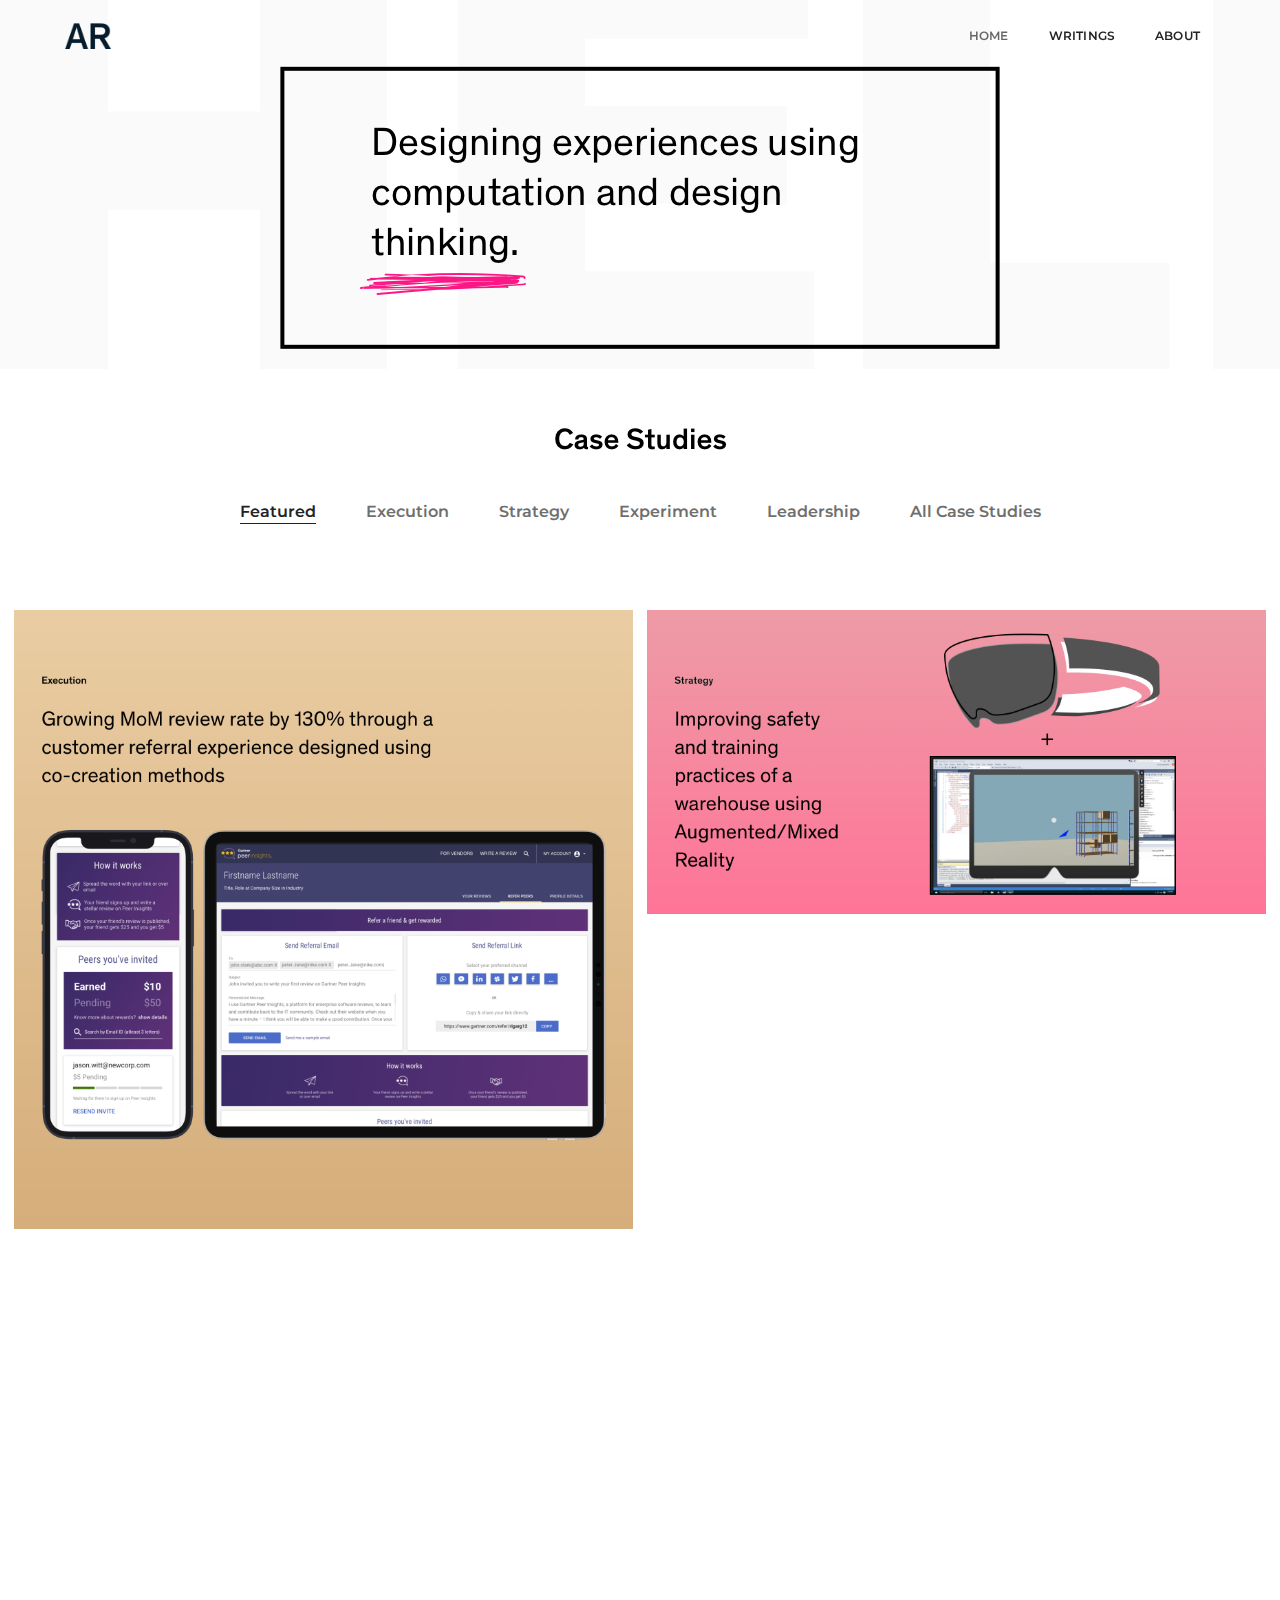
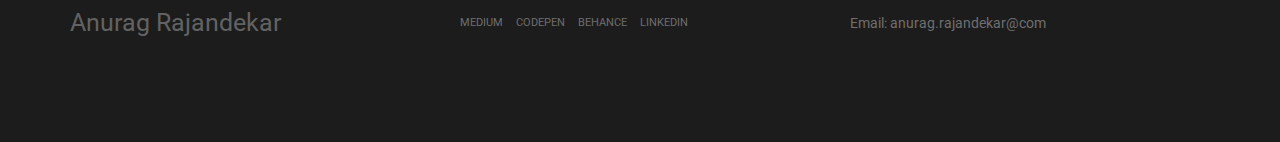
==== commit 6a5eb85b: "Site Refactoring" ====
--- a/index.html
+++ b/index.html
@@ -67,11 +67,14 @@
                         <div class="navbar-collapse collapse justify-content-end" id="navbar-collapse-toggle-1">
                             <ul id="accordion" class="nav navbar-nav no-margin alt-font text-normal" data-in="fadeIn" data-out="fadeOut">
                                 <!-- start menu item -->
+                                <li class="dropdown megamenu-fw active">
+                                    <a href="index.html">Home</a>
+                                </li>
                                 <li class="dropdown megamenu-fw">
-                                    <a href="index.html">Home</a>
-                                </li>
-                                <li class="dropdown megamenu-fw active">
-                                    <a href="#">Writings</a>
+                                    <a href="https://medium.com/@anurag.rajandekar" target="_blank">Writings</a>
+                                </li>
+                                <li class="dropdown megamenu-fw">
+                                    <a href="#" target="_blank">About</a>
                                 </li>
                                 <!-- end menu item -->
                             </ul>
@@ -145,7 +148,7 @@
                                                 <div class="portfolio-hover-main">
                                                     <div class="portfolio-hover-box vertical-align-middle">
                                                         <div class="portfolio-icon alt-font font-weight-600 icon-medium">+</div>
-                                                        <p class="text-extra-dark-gray no-letter-spacing padding-25px-all text-medium">This case study talks about my experience of finding an opportunity in a legacy warehouse management system and filling that gap using new-age tech like Augmented Reality. </p>
+                                                        <p class="text-extra-dark-gray no-letter-spacing padding-25px-all text-medium">Adding a new dimension to a legacy warehouse management product using augmented reality.</p>
                                                         <span class="btn btn-medium btn-rounded btn-transparent-dark-gray wow fadeInUp" data-wow-delay="0.2s">Read Case Study</span>
                                                     </div>
                                                 </div>
@@ -163,7 +166,7 @@
                                                 <div class="portfolio-hover-main">
                                                     <div class="portfolio-hover-box vertical-align-middle">
                                                         <div class="portfolio-icon alt-font font-weight-600 icon-medium">+</div>
-                                                        <p class="text-extra-dark-gray padding-25px-all no-letter-spacing text-medium">A deep dive into my experience of working with data scientists to design an end-user experience that employs a complex Machine Learning model leveraging semantic techniques and building a crowdsourcing strategy to collect user feedback for model training purposes.</p>
+                                                        <p class="text-extra-dark-gray padding-25px-all no-letter-spacing text-medium">Leveraging semantic techniques to bring Google-like experience to enterprise search.</p>
                                                         <span class="btn btn-medium btn-rounded btn-transparent-dark-gray wow fadeInUp" data-wow-delay="0.2s">Read Case Study</span>
                                                     </div>
                                                 </div>
@@ -181,7 +184,7 @@
                                                 <div class="portfolio-hover-main">
                                                     <div class="portfolio-hover-box vertical-align-middle">
                                                         <div class="portfolio-icon alt-font font-weight-600 icon-medium">+</div>
-                                                        <p class="text-extra-dark-gray no-letter-spacing padding-25px-all text-medium">Exploring the concept of the generative design domain by teaching a machine learning model to recognize hand-drawn design elements like buttons, modals, etc., and rendering them on screen. Built using Google's teachable machine + some basic javascript. </p>
+                                                        <p class="text-extra-dark-gray no-letter-spacing padding-25px-all text-medium">Prototyping a pre-trained machine learning model to recognize hand-drawn UI element sketches.</p>
                                                         <span class="btn btn-medium btn-rounded btn-transparent-dark-gray wow fadeInUp" data-wow-delay="0.2s">Read Case Study</span>
                                                     </div>
                                                 </div>
@@ -235,7 +238,7 @@
                                                 <div class="portfolio-hover-main">
                                                     <div class="portfolio-hover-box vertical-align-middle">
                                                         <div class="portfolio-icon alt-font font-weight-600 icon-medium">+</div>
-                                                        <p class="text-extra-dark-gray no-letter-spacing padding-25px-all text-medium">Community guidelines are an extremely essential but hidden part of any product that involves a network of people. My role was to design a delivery mechanism for delivery community guidelines of Gartner Peer Insights that provides a consistent experience across multiple platforms.</p>
+                                                        <p class="text-extra-dark-gray no-letter-spacing padding-25px-all text-medium">Designing an omnichannel experience for sharing Gartner Peer Insight community guidelines.</p>
                                                         <span class="btn btn-medium btn-rounded btn-transparent-dark-gray wow fadeInUp" data-wow-delay="0.2s">Read Case Study</span>
                                                     </div>
                                                 </div>
@@ -253,7 +256,7 @@
                                                 <div class="portfolio-hover-main">
                                                     <div class="portfolio-hover-box vertical-align-middle">
                                                         <div class="portfolio-icon alt-font font-weight-600 icon-medium">+</div>
-                                                        <p class="text-extra-dark-gray no-letter-spacing padding-25px-all text-medium">A practice case study that explores building a product strategy to solve the problem of handling customer feedback. I've used established human-centered design principles to define and prioritize the core user issues and design a solution around them.</p>
+                                                        <p class="text-extra-dark-gray no-letter-spacing padding-25px-all text-medium">A practice case study that explores building a product strategy to handle customer feedback efficiently.</p>
                                                         <span class="btn btn-medium btn-rounded btn-transparent-dark-gray wow fadeInUp" data-wow-delay="0.2s">Read Case Study</span>
                                                     </div>
                                                 </div>
@@ -271,7 +274,7 @@
                                                 <div class="portfolio-hover-main">
                                                     <div class="portfolio-hover-box vertical-align-middle">
                                                         <div class="portfolio-icon alt-font font-weight-600 icon-medium">+</div>
-                                                        <p class="text-extra-dark-gray no-letter-spacing padding-25px-all text-medium">Created a knowledge repository using confluence following a simple information architecture. This case study explores my approach towards building a collaborative knowledge repository keeping the reading experience intact. </p>
+                                                        <p class="text-extra-dark-gray no-letter-spacing padding-25px-all text-medium">Designed a shared knowledge on Confluence that helped scale an AI-focused community.</p>
                                                         <span class="btn btn-medium btn-rounded btn-transparent-dark-gray wow fadeInUp" data-wow-delay="0.2s">Read Case Study</span>
                                                     </div>
                                                 </div>
@@ -307,7 +310,7 @@
                                                 <div class="portfolio-hover-main">
                                                     <div class="portfolio-hover-box vertical-align-middle">
                                                         <div class="portfolio-icon alt-font font-weight-600 icon-medium">+</div>
-                                                        <p class="text-extra-dark-gray no-letter-spacing padding-25px-all text-medium">There are many variations of passages of Lorem Ipsum available, but the majority have suffered alteration in some form, by injected humour, or randomised words which don't look even slightly believable. </p>
+                                                        <p class="text-extra-dark-gray no-letter-spacing padding-25px-all text-medium">Sharing my experience of designing and rolling out a new Renters line of business to 400+ Allstate agents based out of Florida, US.</p>
                                                         <span class="btn btn-medium btn-rounded btn-transparent-dark-gray wow fadeInUp" data-wow-delay="0.2s">Read Case Study</span>
                                                     </div>
                                                 </div>
@@ -318,14 +321,14 @@
                                 <!-- end Renters LOB case study -->
                                 <!-- start Past Work Samples case study -->
                                 <li class="grid-item grid-item-double Featured Experiment wow fadeInUp">
-                                    <a href="Project_16_Detail_Page.html">
+                                    <a href="Project_18_Detail_Page.html">
                                         <figure>
                                             <div class="portfolio-img"><img src="images/Project_18_Thumbnail.png" alt=""/></div>
                                             <figcaption>
                                                 <div class="portfolio-hover-main">
                                                     <div class="portfolio-hover-box vertical-align-middle">
                                                         <div class="portfolio-icon alt-font font-weight-600 icon-medium">+</div>
-                                                        <p class="text-extra-dark-gray no-letter-spacing padding-25px-all text-medium">There are many variations of passages of Lorem Ipsum available, but the majority have suffered alteration in some form, by injected humour, or randomised words which don't look even slightly believable. </p>
+                                                        <p class="text-extra-dark-gray no-letter-spacing padding-25px-all text-medium">Examples of interaction & visual design from my early days as a product designer.</p>
                                                         <span class="btn btn-medium btn-rounded btn-transparent-dark-gray wow fadeInUp" data-wow-delay="0.2s">Read Case Study</span>
                                                     </div>
                                                 </div>
@@ -343,7 +346,7 @@
                                                 <div class="portfolio-hover-main">
                                                     <div class="portfolio-hover-box vertical-align-middle">
                                                         <div class="portfolio-icon alt-font font-weight-600 icon-medium">+</div>
-                                                        <p class="text-extra-dark-gray no-letter-spacing padding-25px-all text-medium">There are many variations of passages of Lorem Ipsum available, but the majority have suffered alteration in some form, by injected humour, or randomised words which don't look even slightly believable. </p>
+                                                        <p class="text-extra-dark-gray no-letter-spacing padding-25px-all text-medium">Training my team on the utility and applications of the heuristic design principles.</p>
                                                         <span class="btn btn-medium btn-rounded btn-transparent-dark-gray wow fadeInUp" data-wow-delay="0.2s">Read Case Study</span>
                                                     </div>
                                                 </div>
@@ -359,21 +362,38 @@
             </div>
         </section>
         <!-- end portfolio section --> 
-        <!-- start footer -->
-        <footer class="footer-center-logo2 padding-five-tb xs-padding-30px-tb">
-            <div class="container">
-                <div class="row equalize xs-equalize-auto">
-                    <!-- start copyright -->
-                    <div class="col-lg-12 col-md-12 col-sm-12 col-xs-12 text-center alt-font text-small display-table sm-text-center">
-                        <div class="display-table-cell vertical-align-middle">
-                            <b>&COPY; Anurag Rajandekar</b>
+        <!-- start footer --> 
+        <footer class="footer-modern-dark bg-extra-dark-gray padding-five-tb sm-padding-30px-tb">
+            <div class="footer-widget-area padding-40px-bottom sm-padding-30px-bottom">
+                <div class="container">
+                    <div class="row align-items-center">
+                        <!-- start slogan -->
+                        <div class="col-lg-4 text-center text-md-left md-margin-three-bottom sm-margin-20px-bottom">
+                            <h6 class="text-dark-gray width-70 lg-width-100 no-margin-bottom">Anurag Rajandekar</h6>
                         </div>
-                    </div>
-                    <!-- end copyright -->
+                        <!-- end slogan -->
+                        <!-- start social media -->
+                        <div class="col-lg-4 col-md-6 social-style-2 text-center text-md-left">
+                            <div class="social-icon-style-8">
+                                <ul class="text-extra-small  sm-no-margin-bottom text-uppercase p-0 mb-0 list-unstyled">
+                                    <li class="d-inline-block margin-10px-right"><a href="https://medium.com/@anurag.rajandekar" target="_blank" title="Medium">Medium</a></li>
+                                    <li class="d-inline-block margin-10px-right"><a href="https://codepen.io/anuragrajandekar/pens" target="_blank" title="CodePen">CodePen</a></li>
+                                    <li class="d-inline-block margin-10px-right"><a href="https://www.behance.net/anurag_rajandekar" target="_blank" title="Behance">Behance</a></li>  
+                                    <li class="d-inline-block"><a href="https://www.linkedin.com/in/anuragrajandekar" target="_blank" title="Linkedin">Linkedin</a></li>                                                             
+                                </ul>
+                            </div>
+                        </div>
+                        <!-- end social media -->
+                        <!-- start contact information -->
+                        <div class="col-lg-4 col-md-6 text-center text-md-left sm-margin-20px-bottom">
+                            <a href="mailto:anurag.rajandeakr@gmail.com" title="anurag.rajandekar@gmail.com">Email: anurag.rajandekar@com</a>
+                        </div>
+                        <!-- end contact information -->
+                    </div>
                 </div>
             </div>
         </footer>
-        <!-- end footer -->
+        <!-- end footer --> 
         <!-- start scroll to top -->
         <a class="scroll-top-arrow" href="javascript:void(0);"><i class="ti-arrow-up"></i></a>
         <!-- end scroll to top  -->
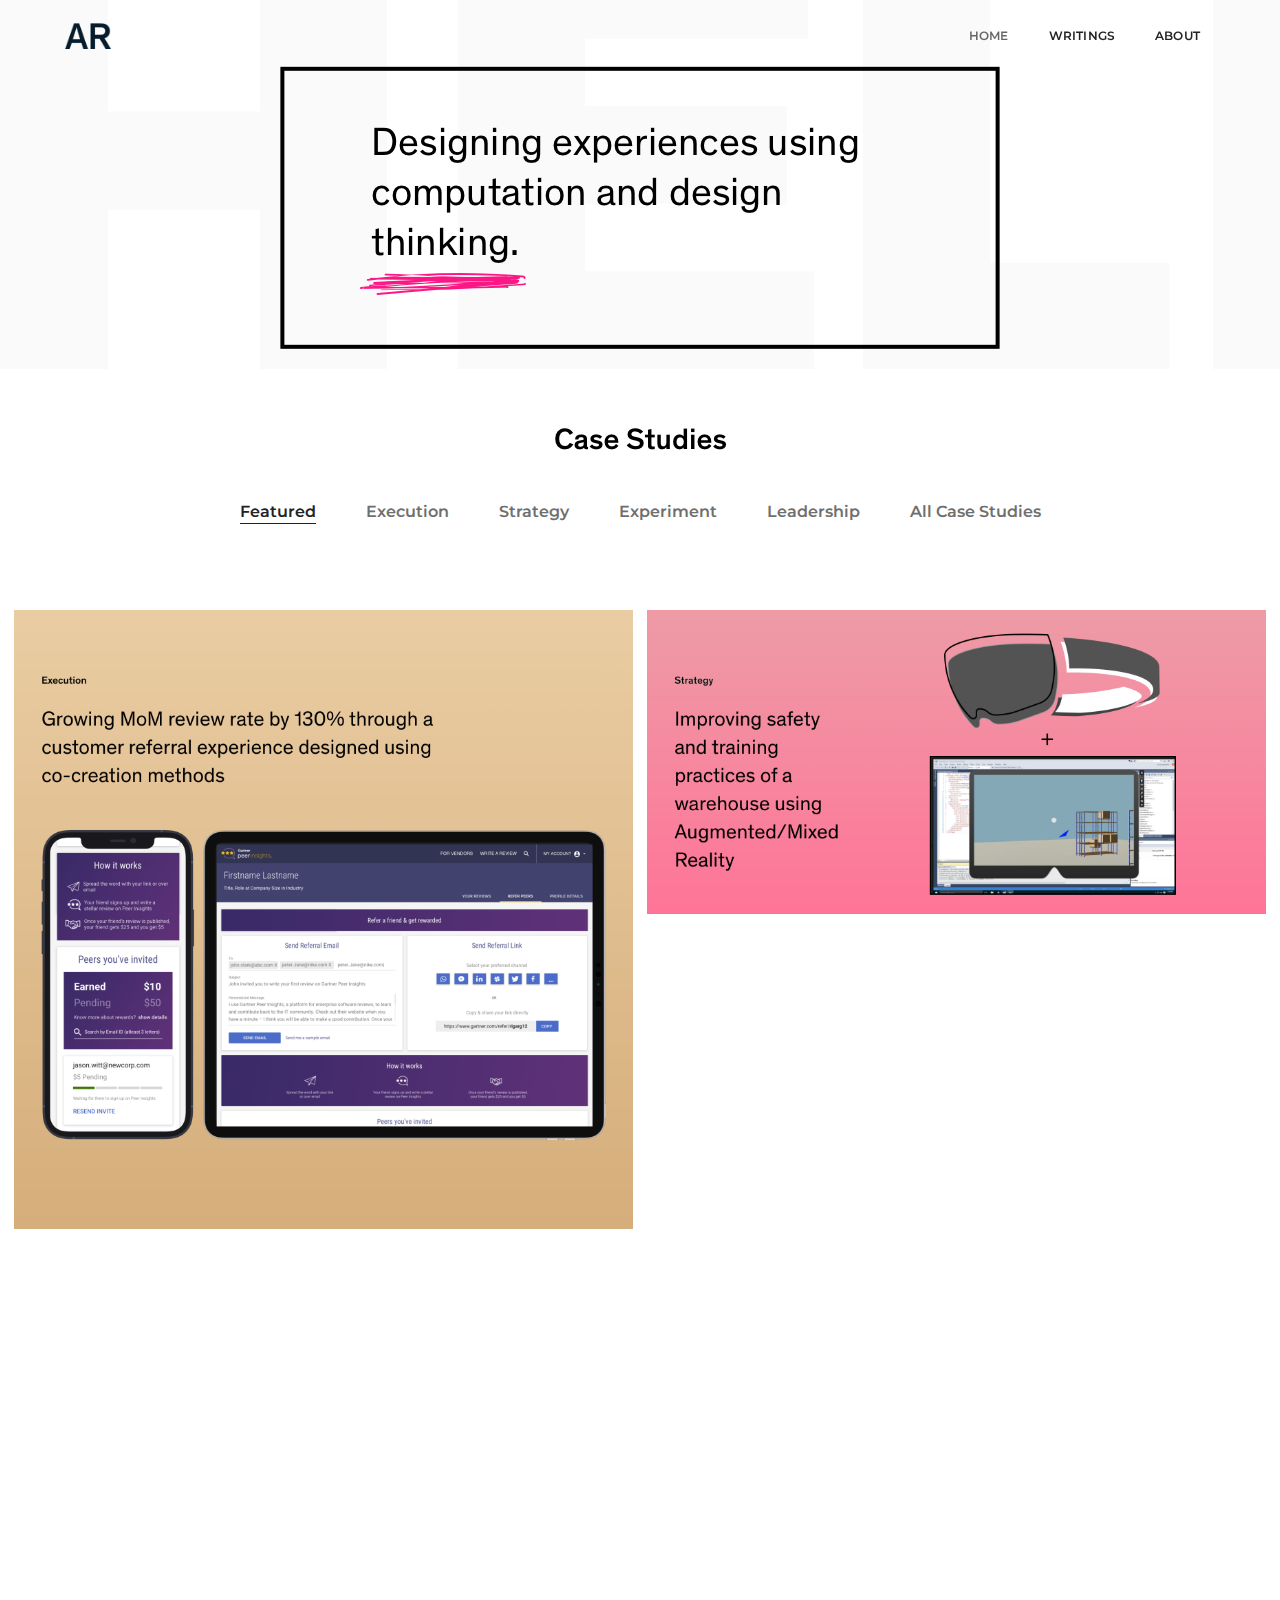
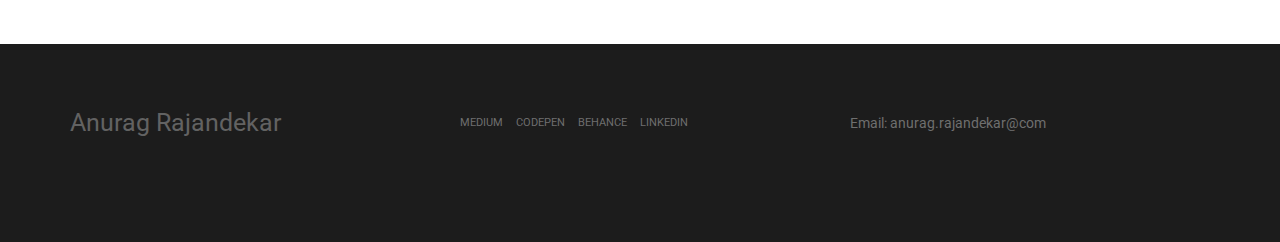
==== commit 4de092e2: "Site Refactoring" ====
--- a/index.html
+++ b/index.html
@@ -362,6 +362,12 @@
             </div>
         </section>
         <!-- end portfolio section --> 
+        <section class="wow fadeIn padding-50px-tb ">
+            <div class="container">
+                <div class="row">
+                </div>
+            </div>
+        </section>
         <!-- start footer --> 
         <footer class="footer-modern-dark bg-extra-dark-gray padding-five-tb sm-padding-30px-tb">
             <div class="footer-widget-area padding-40px-bottom sm-padding-30px-bottom">
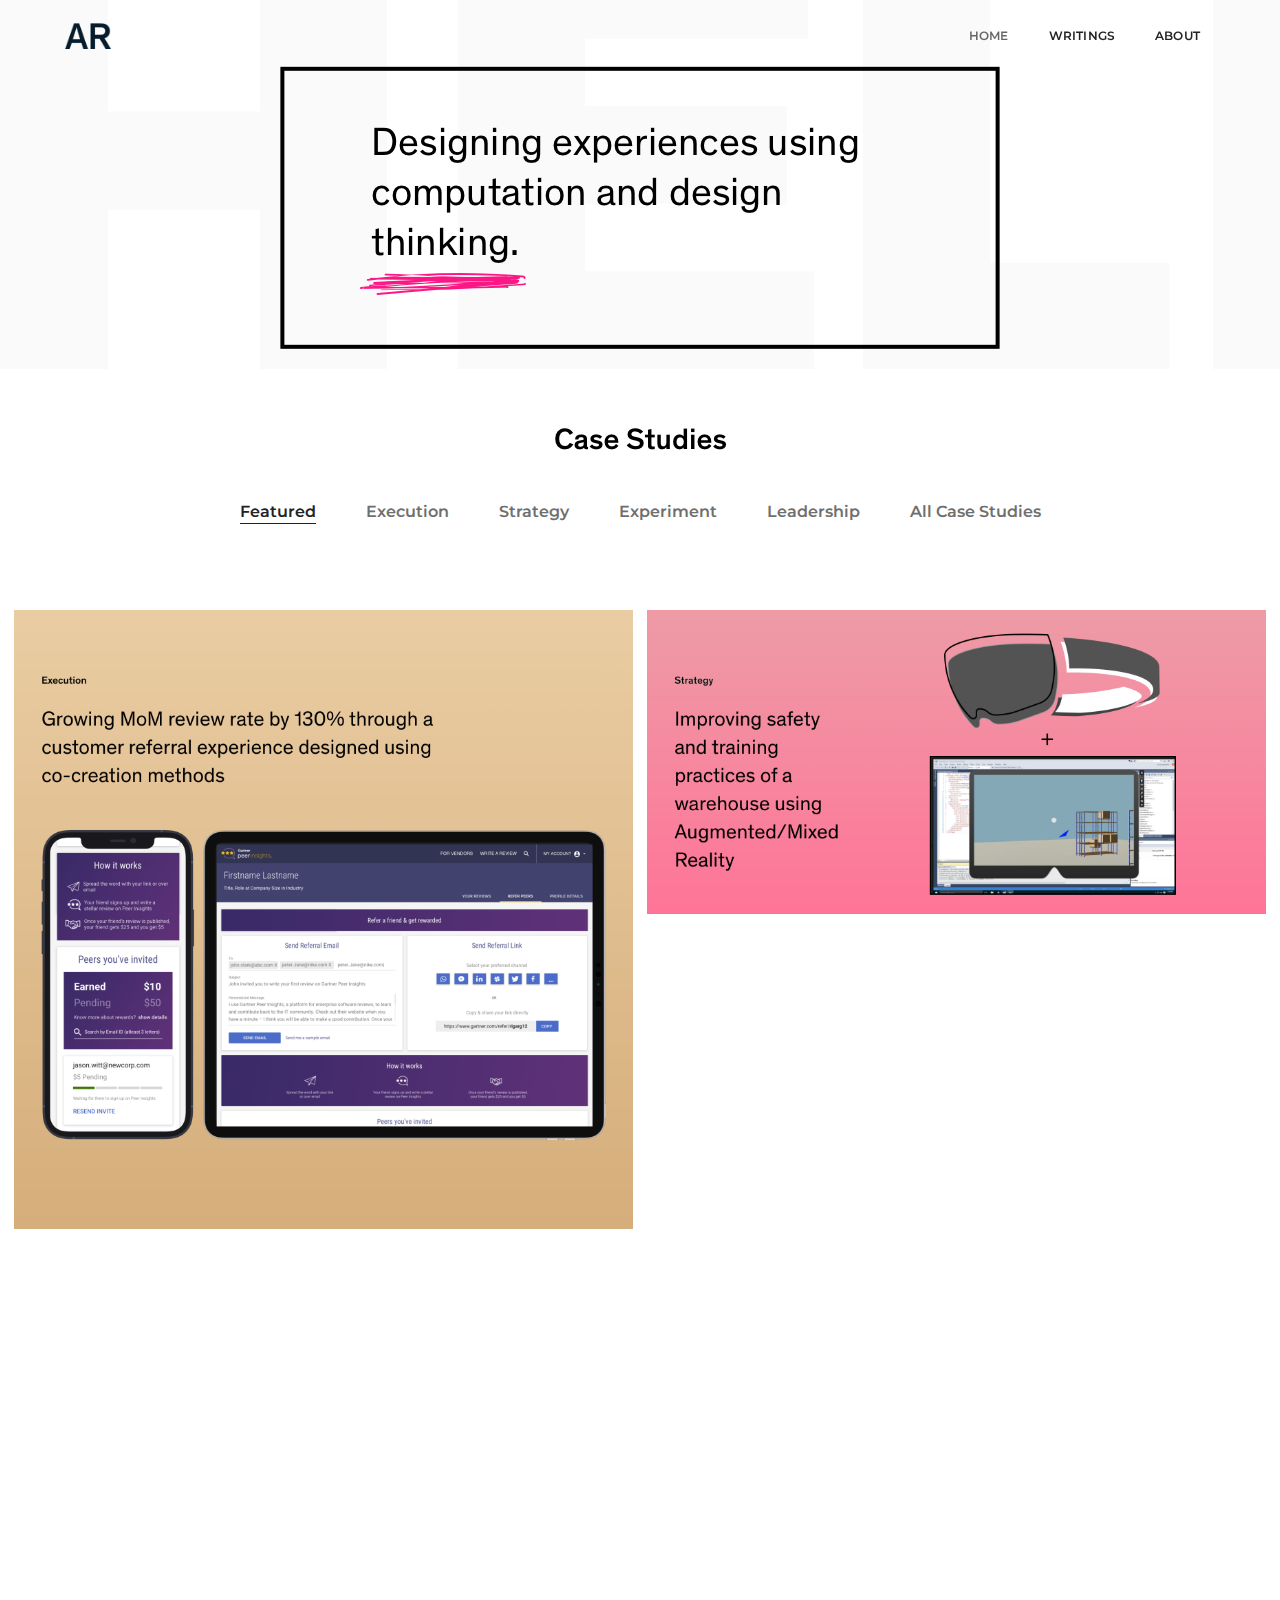
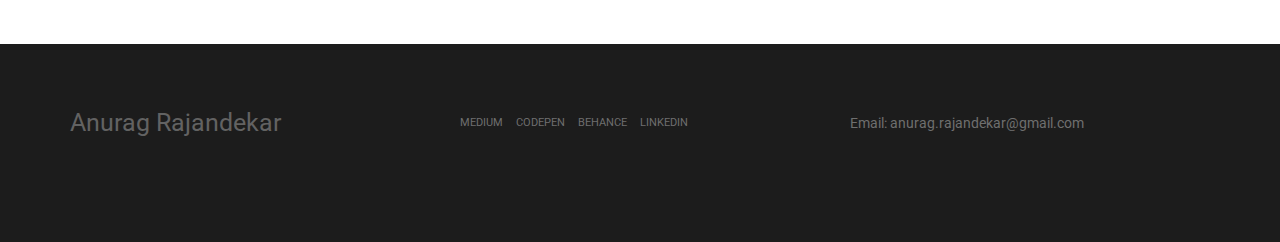
==== commit 2eaf362c: "Site Refactoring" ====
--- a/index.html
+++ b/index.html
@@ -392,7 +392,7 @@
                         <!-- end social media -->
                         <!-- start contact information -->
                         <div class="col-lg-4 col-md-6 text-center text-md-left sm-margin-20px-bottom">
-                            <a href="mailto:anurag.rajandeakr@gmail.com" title="anurag.rajandekar@gmail.com">Email: anurag.rajandekar@com</a>
+                            <a href="mailto:anurag.rajandeakr@gmail.com" title="anurag.rajandekar@gmail.com">Email: anurag.rajandekar@gmail.com</a>
                         </div>
                         <!-- end contact information -->
                     </div>
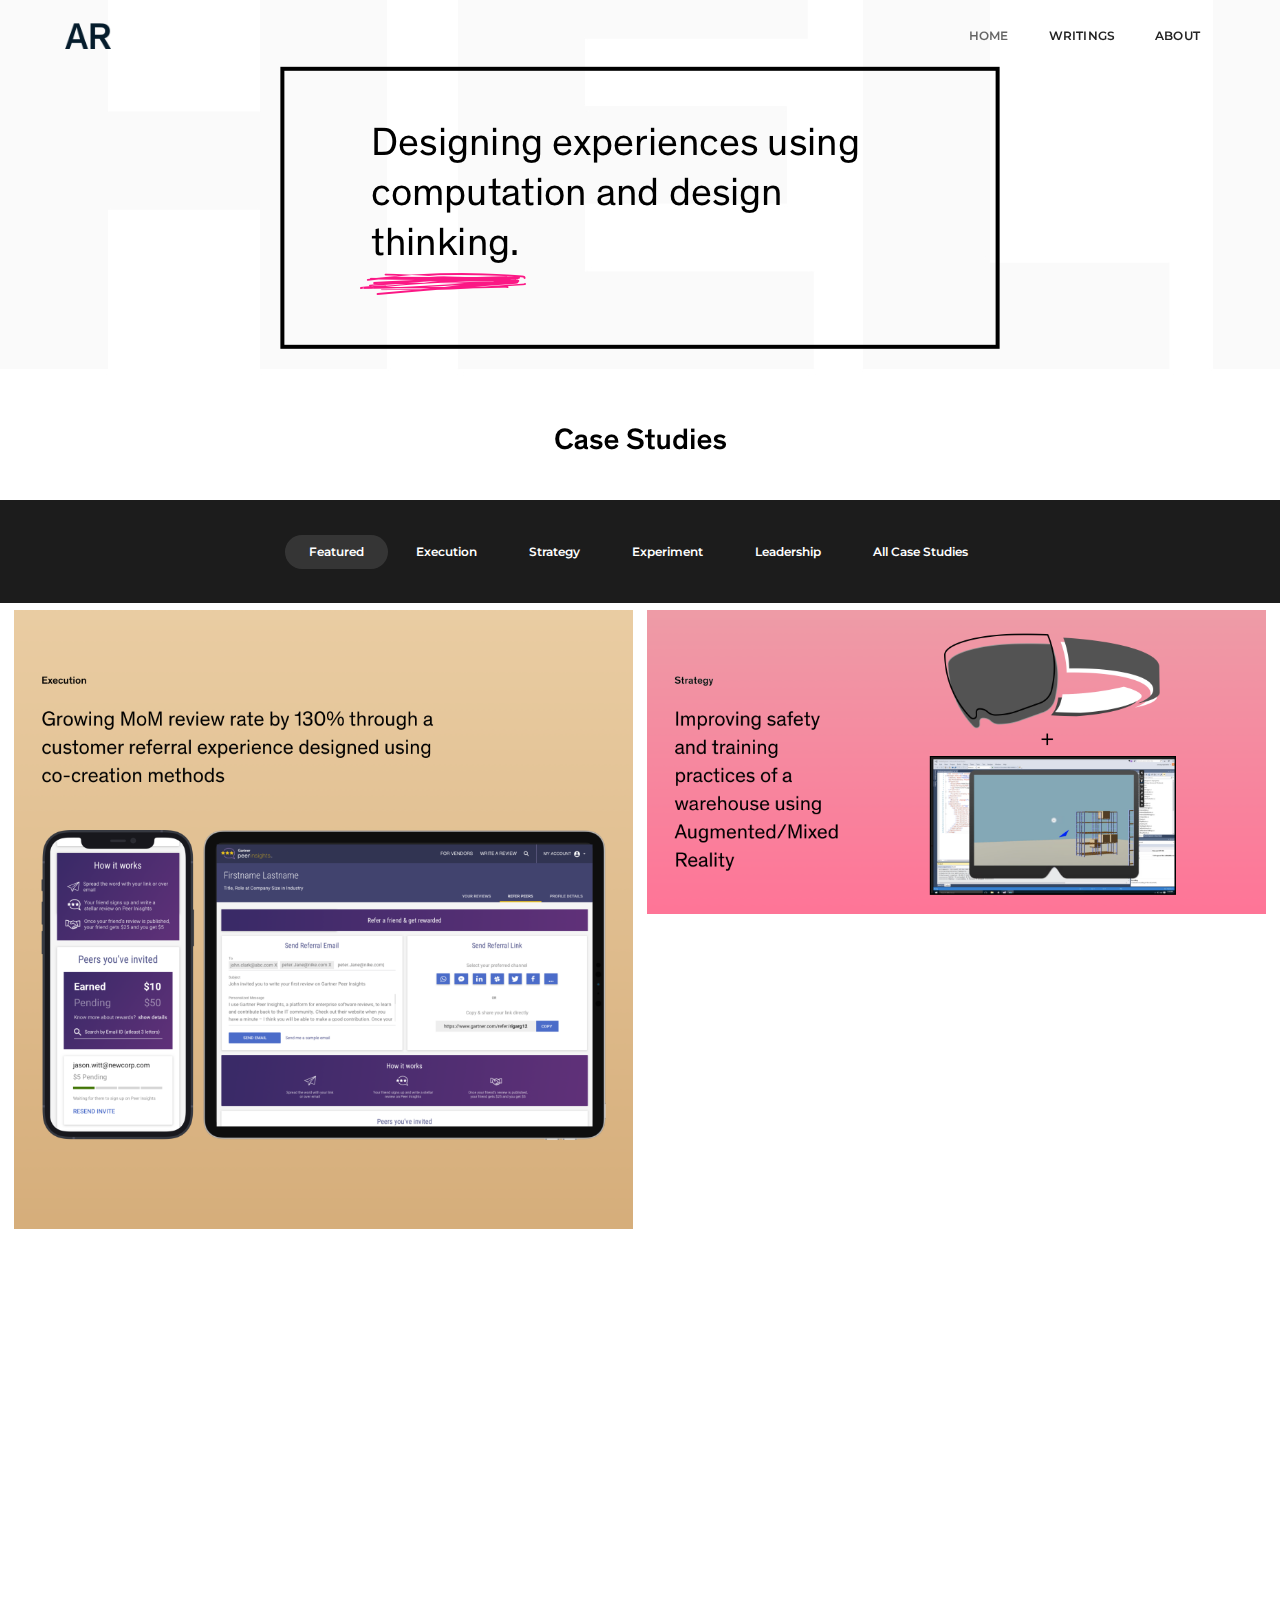
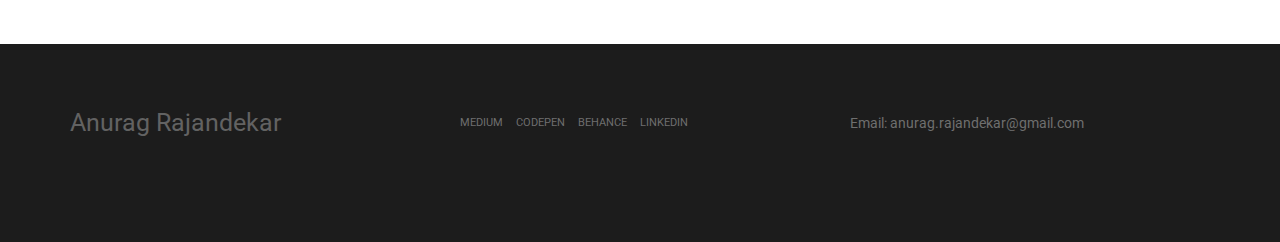
==== commit da71736e: "Change iteration" ====
--- a/index.html
+++ b/index.html
@@ -99,10 +99,30 @@
         <!-- end hero section -->
         <!-- start portfolio section -->
         <section class="wow fadeIn no-padding">
+            <div class="bg-extra-dark-gray">
+                <div class="container">
+                    <div class="row justify-content-center">
+                        <div class="col-12">
+                            <!-- start filter navigation -->
+                            <ul class="portfolio-filter nav nav-tabs justify-content-center portfolio-filter-tab-2 border-none font-weight-600 alt-font text-center text-small padding-35px-tb">
+                                <li class="nav-item active"><a href="javascript:void(0);" data-filter=".Featured" class="nav-link text-white-2 text-very-small">Featured</a></li>
+                                <li class="nav-item"><a href="javascript:void(0);" data-filter=".Execution" class="nav-link text-white-2 text-very-small">Execution</a></li>
+                                <li class="nav-item"><a href="javascript:void(0);" data-filter=".Strategy" class="nav-link text-white-2 text-very-small">Strategy</a></li>
+                                <li class="nav-item"><a href="javascript:void(0);" data-filter=".Experiment" class="nav-link text-white-2 text-very-small">Experiment</a></li>
+                                <li class="nav-item"><a href="javascript:void(0);" data-filter=".Leadership" class="nav-link text-white-2 text-very-small">Leadership</a></li>
+                                <li class="nav-item"><a href="javascript:void(0);" data-filter="*" class="nav-link text-white-2 text-very-small">All Case Studies</a></li>
+                            </ul>                                                                           
+                            <!-- end filter navigation -->
+                        </div>
+                    </div>
+                </div>
+            </div>
+
             <div class="container">
                 <div class="row">
                     <div class="col-12">
                         <!-- start filter navigation -->
+                         <!--
                         <ul class="portfolio-filter nav nav-tabs justify-content-center border-0 portfolio-filter-tab-1 font-weight-600 alt-font  text-center margin-80px-bottom text-medium md-margin-40px-bottom sm-margin-20px-bottom">
                             <li class="nav active"><a href="javascript:void(0);" data-filter=".Featured" class="light-gray-text-link text-very-small">Featured</a></li>
                             <li class="nav"><a href="javascript:void(0);" data-filter=".Execution" class="light-gray-text-link text-very-small">Execution</a></li>
@@ -110,7 +130,8 @@
                             <li class="nav"><a href="javascript:void(0);" data-filter=".Experiment" class="light-gray-text-link text-very-small">Experiment</a></li>
                             <li class="nav"><a href="javascript:void(0);" data-filter=".Leadership" class="light-gray-text-link text-very-small">Leadership</a></li>
                             <li class="nav"><a href="javascript:void(0);" data-filter="*" class="light-gray-text-link text-very-small">All Case Studies</a></li>
-                        </ul>                                                                           
+                        </ul>   
+                        -->                                                                        
                         <!-- end filter navigation -->
                     </div>
                 </div>
--- a/css/style.css
+++ b/css/style.css
@@ -273,8 +273,8 @@
 section {padding: 130px 0; overflow: hidden;}
 section.big-section {padding:160px 0;}
 section.extra-big-section {padding:200px 0;}
-section.medium-half-section {padding:80px 0;}
-section.half-section {padding:20px 0;}
+section.medium-half-section {padding:60px 0;}
+section.half-section {padding:60px 0;}
 label { margin-bottom: 5px; font-weight: 700; }
 .overlap-section {margin-top:-14%; position: relative}
 .col-2-nth .col-md-6:nth-child(2n+1) {clear: left;}
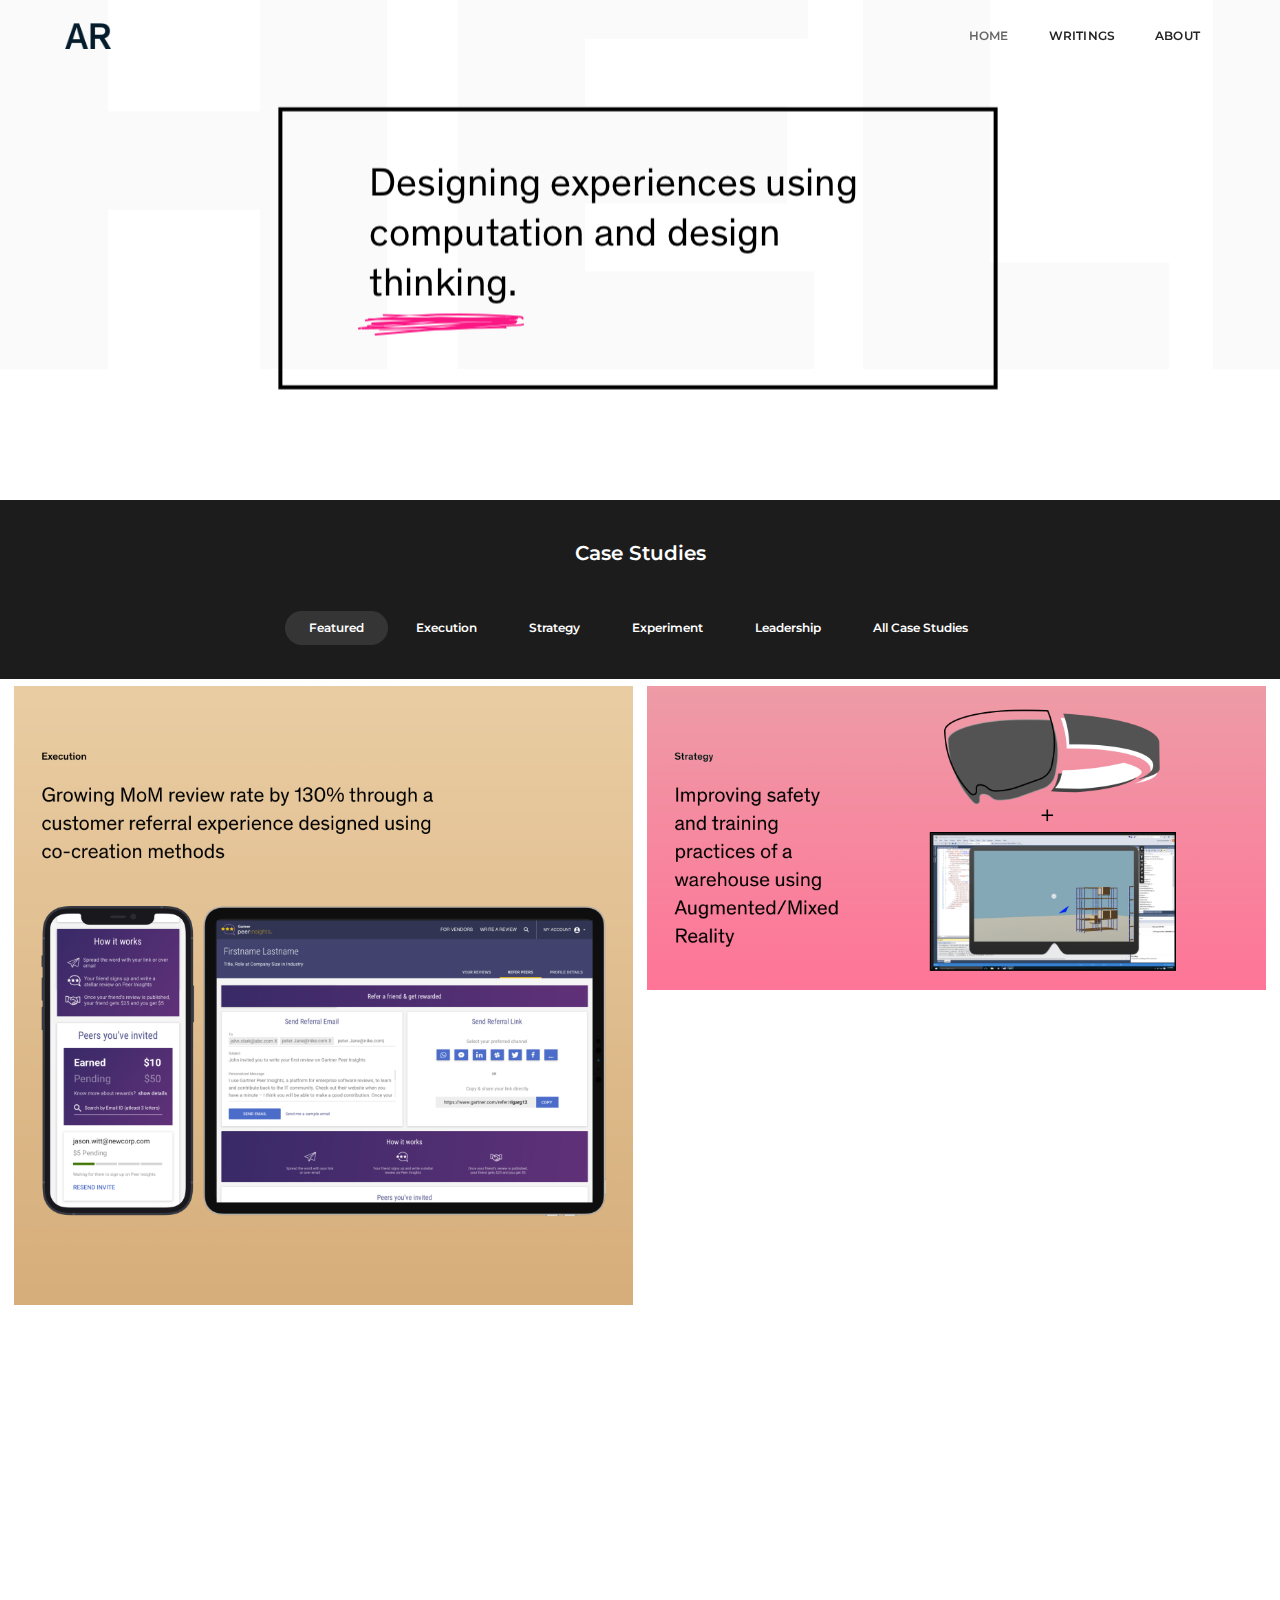
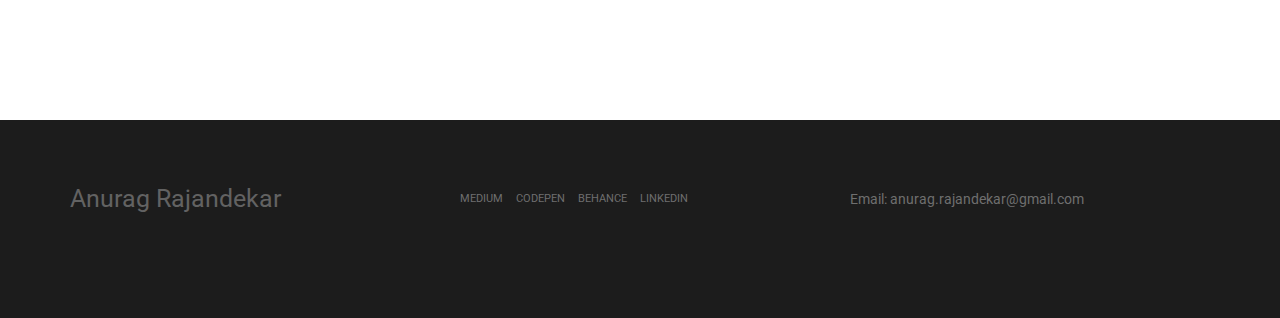
==== commit 5ed0b257: "Design Iteration" ====
--- a/index.html
+++ b/index.html
@@ -91,16 +91,22 @@
             <div class="container text-center one-one-screen lg-height-550px md-height-500px sm-height-400px sm-padding-40px-top sm-padding-50px-bottom">
                 <div class="row">
                     <div class="col-12 col-md-12 d-flex flex-column align-items-center justify-content-center one-one-screen lg-height-550px md-height-500px sm-height-400px text-center wow bounceInLeft sm-height-auto sm-margin-30px-bottom">
-                        <img alt="" src="images/homepage-option18-image.png">
+                        <img alt="" src="images/hero_image.png">
                     </div>
                 </div>
             </div>
         </section>
         <!-- end hero section -->
+       
         <!-- start portfolio section -->
         <section class="wow fadeIn no-padding">
             <div class="bg-extra-dark-gray">
                 <div class="container">
+                    <div class="row justify-content-center">
+                        <div class="col-lg-6 col-md-8 col-sm-10 text-center margin-40px-top  last-paragraph-no-margin">
+                            <span class="text-extra-large d-block alt-font text-white-2 margin-10px-bottom font-weight-600">Case Studies</span>
+                        </div>
+                    </div>
                     <div class="row justify-content-center">
                         <div class="col-12">
                             <!-- start filter navigation -->
